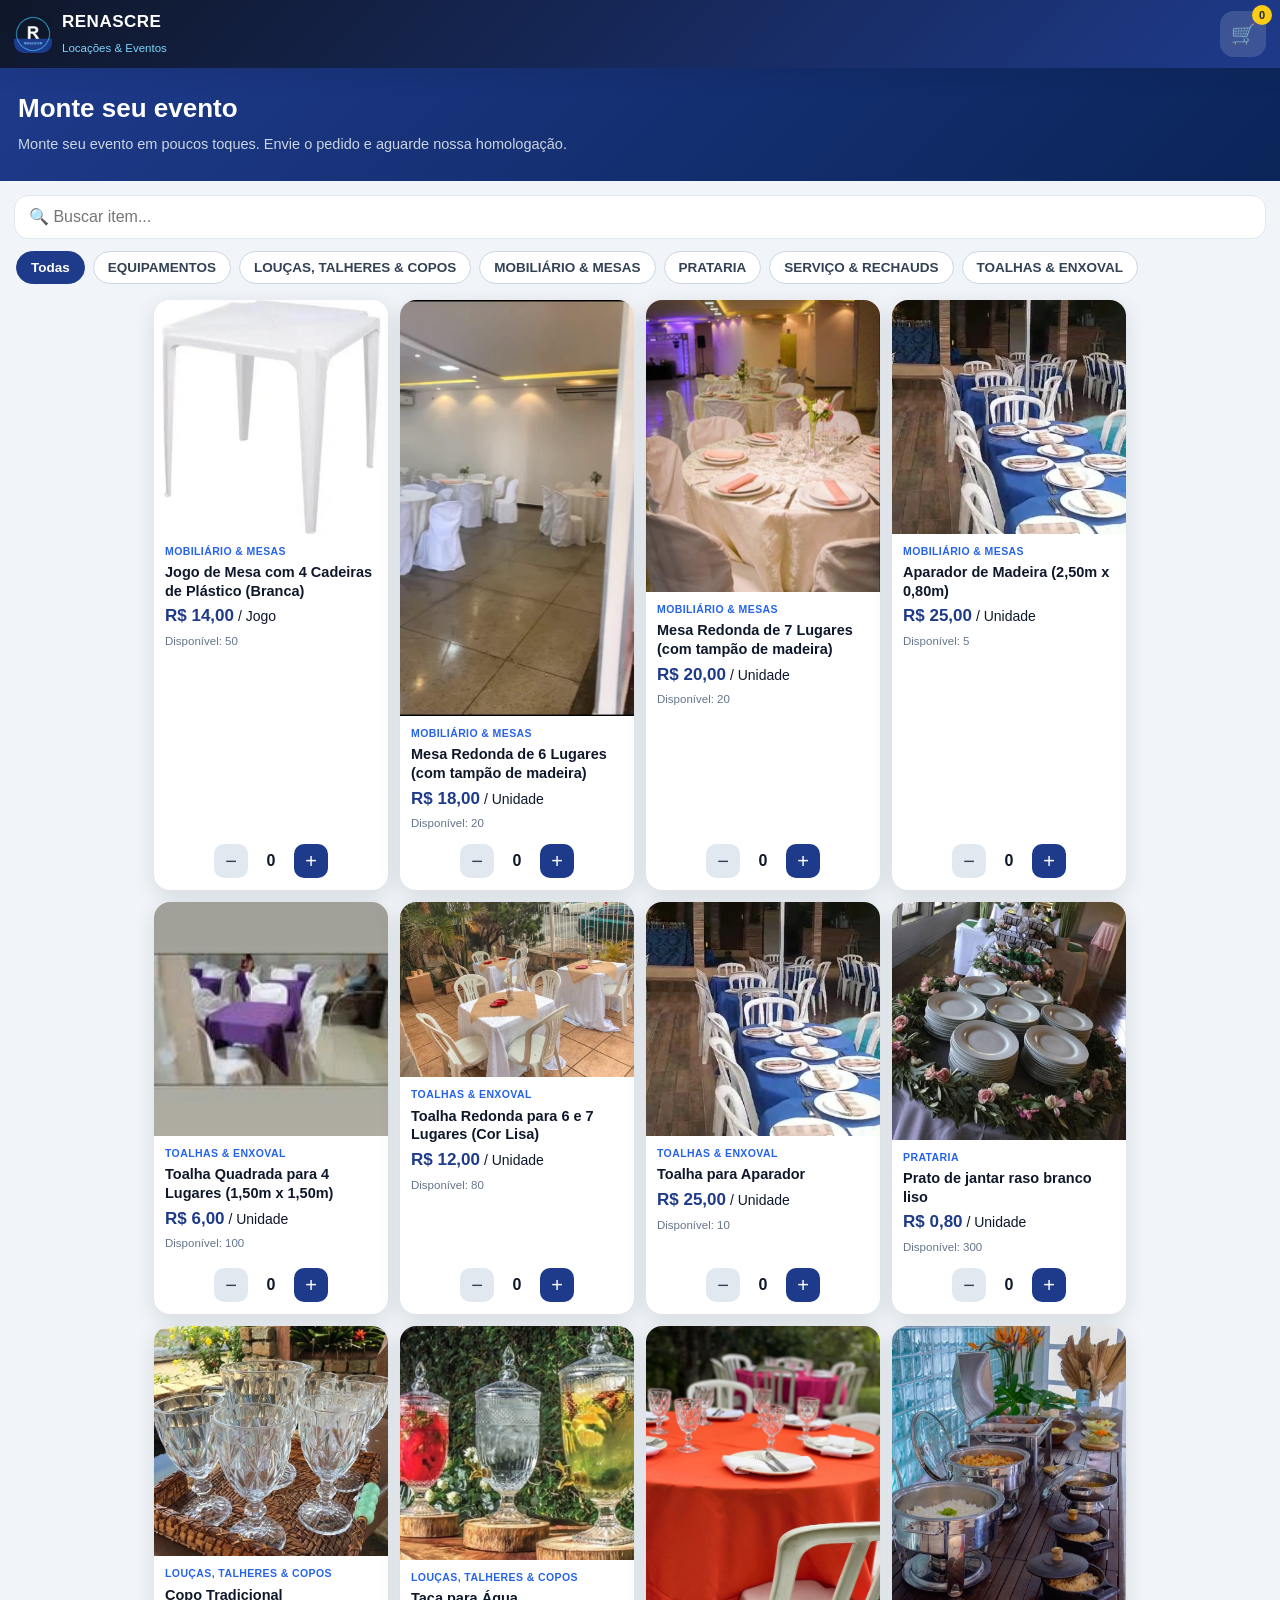
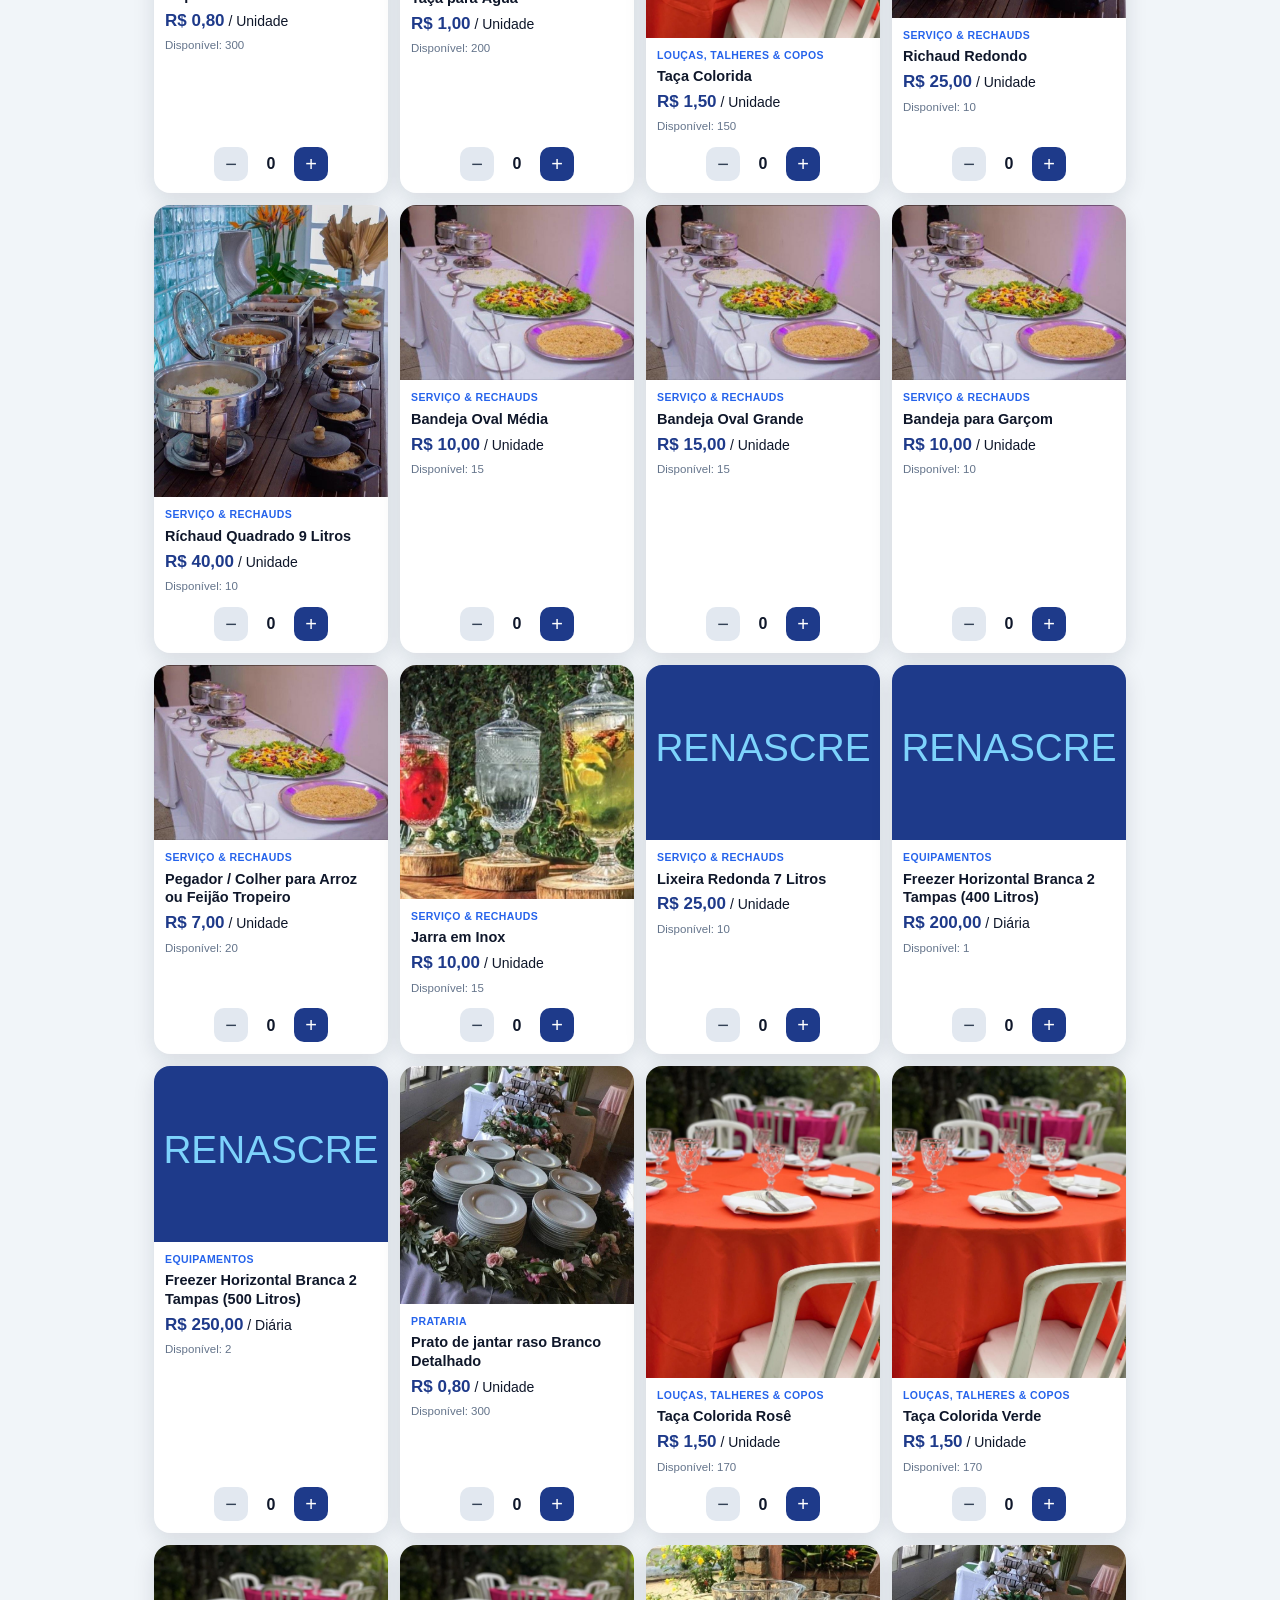
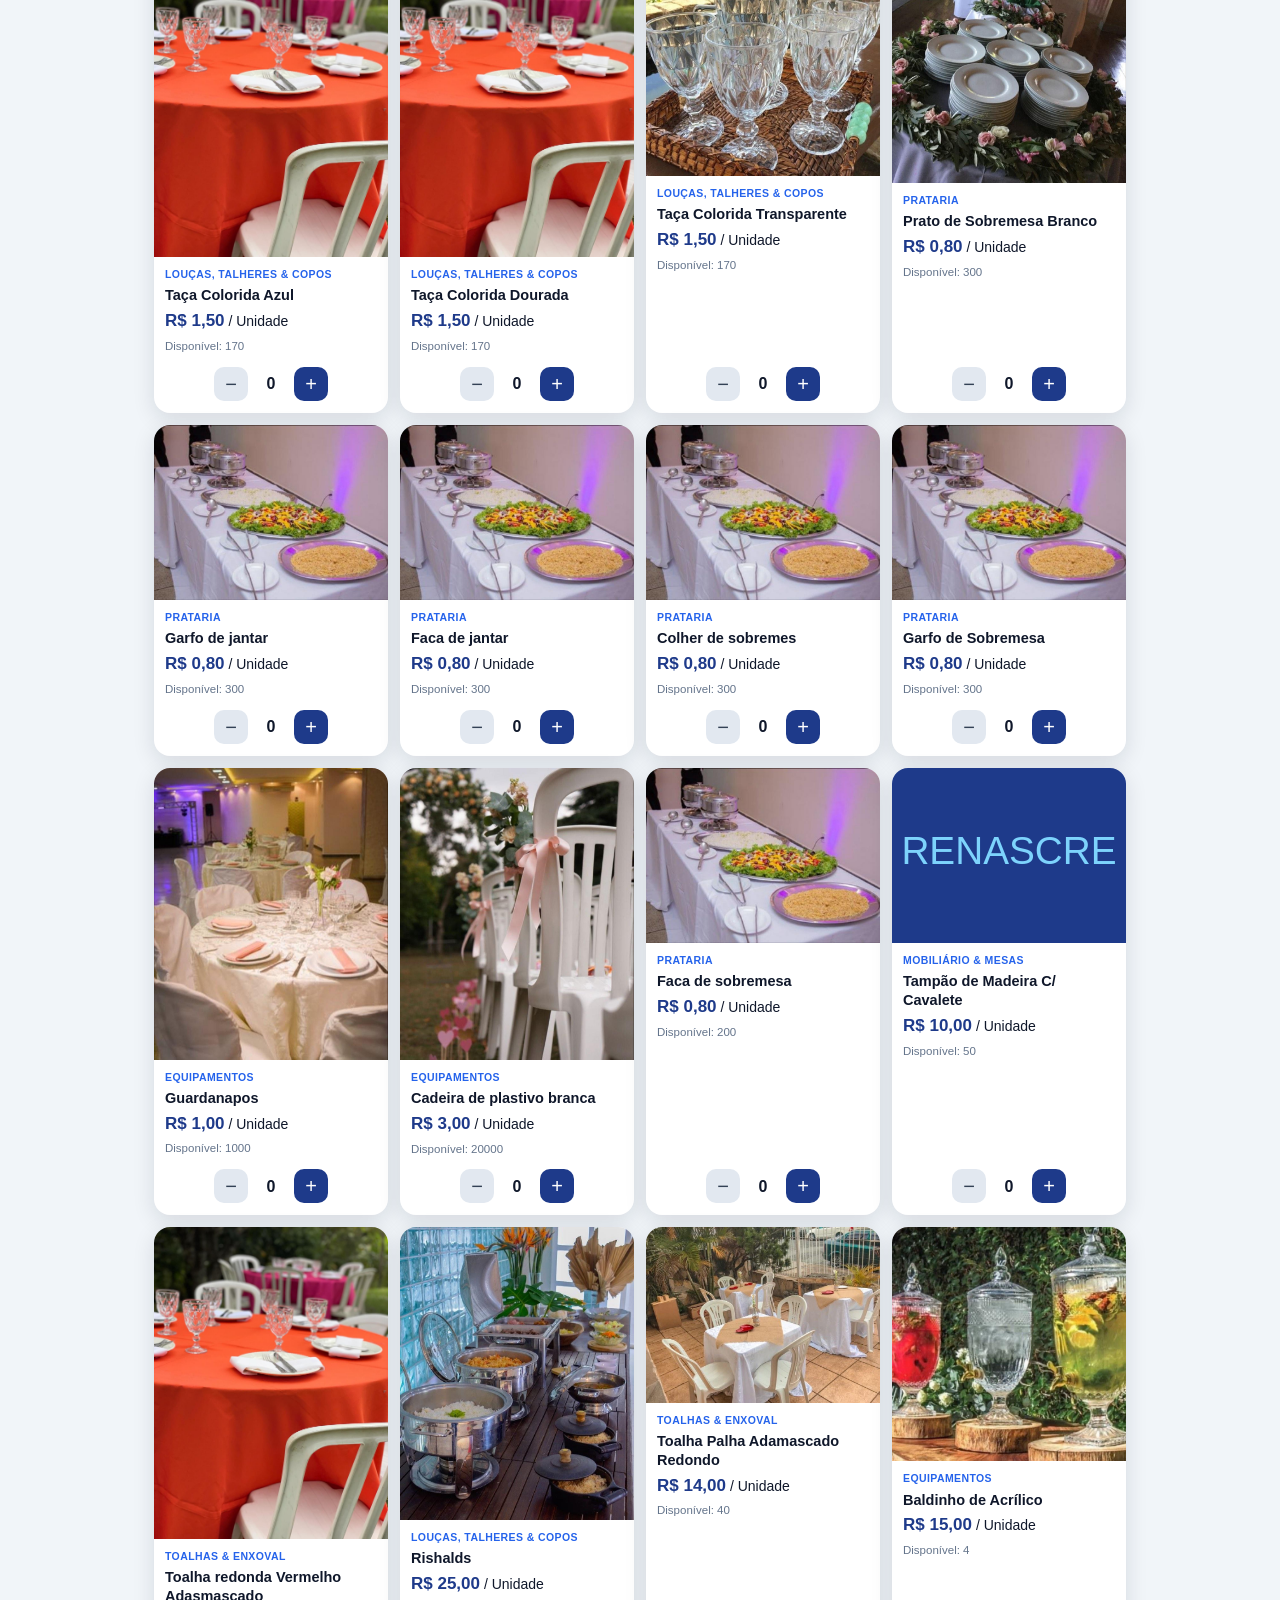
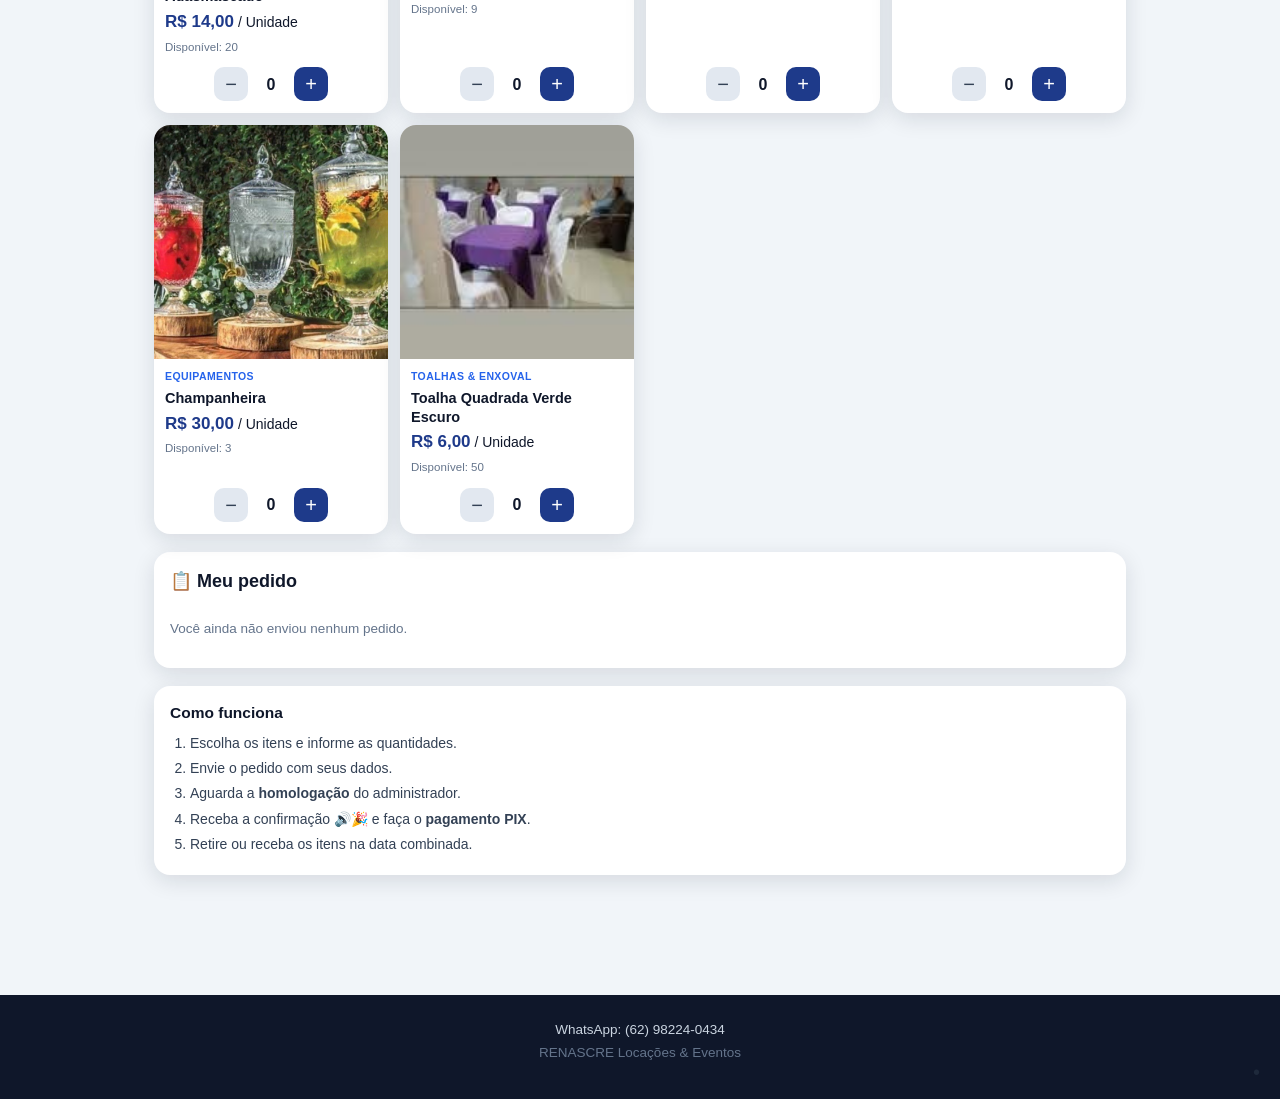
==== index.html @ 687f28f4 "Add files via upload" ====
<!DOCTYPE html>
<html lang="pt-BR">
<head>
<meta charset="utf-8">
<meta name="viewport" content="width=device-width, initial-scale=1, viewport-fit=cover">
<meta name="theme-color" content="#0F172A">
<title>RENASCRE Locações & Eventos</title>
<link rel="manifest" href="manifest.json">
<link rel="icon" href="img/icon-192.png">
<link rel="apple-touch-icon" href="img/apple-touch-icon.png">
<meta name="apple-mobile-web-app-capable" content="yes">
<meta name="mobile-web-app-capable" content="yes">
<meta name="apple-mobile-web-app-status-bar-style" content="black-translucent">
<link rel="stylesheet" href="css/styles.css">
</head>
<body>

<!-- ================= CABEÇALHO ================= -->
<header class="topo">
  <div class="marca" id="marcaLogo" title="">
    <img src="img/icon-192.png" alt="" class="marca-logo">
    <div class="marca-texto">
      <strong>RENASCRE</strong>
      <span>Locações &amp; Eventos</span>
    </div>
  </div>
  <button class="btn-carrinho" id="btnCarrinho" aria-label="Abrir carrinho">
    🛒<span class="badge" id="badgeCarrinho">0</span>
  </button>
</header>

<!-- ================= HERO ================= -->
<section class="hero">
  <h1>Monte seu evento</h1>
  <p id="msgBoasVindas">Escolha os itens, envie o pedido e aguarde nossa homologação.</p>
</section>

<!-- ================= BUSCA / CATEGORIAS ================= -->
<div class="filtros">
  <input type="search" id="busca" class="busca" placeholder="🔍 Buscar item...">
  <div class="chips" id="chips"></div>
</div>

<!-- ================= CATÁLOGO ================= -->
<main>
  <div class="grid" id="listaItens"></div>
  <div class="vazio" id="listaVazia" hidden>Nenhum item encontrado.</div>

  <!-- ============ MEU PEDIDO / STATUS ============ -->
  <section class="painel" id="painelPedido">
    <h2>📋 Meu pedido</h2>
    <div id="statusPedido" class="status-caixa">
      <p class="suave">Você ainda não enviou nenhum pedido.</p>
    </div>
  </section>

  <section class="painel sobre">
    <h3>Como funciona</h3>
    <ol class="passos">
      <li>Escolha os itens e informe as quantidades.</li>
      <li>Envie o pedido com seus dados.</li>
      <li>Aguarda a <strong>homologação</strong> do administrador.</li>
      <li>Receba a confirmação 🔊🎉 e faça o <strong>pagamento PIX</strong>.</li>
      <li>Retire ou receba os itens na data combinada.</li>
    </ol>
  </section>
</main>

<!-- ================= RODAPÉ ================= -->
<footer class="rodape">
  <p id="rodapeContato">WhatsApp: (62) 98224-0434</p>
  <p class="suave">RENASCRE Locações &amp; Eventos</p>
  <span class="ponto-secreto" id="pontoSecreto" title="">•</span>
</footer>

<!-- ================= BARRA FLUTUANTE DO CARRINHO ================= -->
<div class="barra-carrinho" id="barraCarrinho" hidden>
  <span id="barraResumo">0 itens • R$ 0,00</span>
  <button id="btnVerCarrinho">Ver carrinho</button>
</div>

<!-- ================= OVERLAY: CARRINHO ================= -->
<div class="overlay" id="ovCarrinho" hidden>
  <div class="sheet">
    <div class="sheet-topo">
      <h2>🛒 Seu carrinho</h2>
      <button class="fechar" data-fechar="ovCarrinho">✕</button>
    </div>
    <div class="sheet-corpo" id="corpoCarrinho"></div>
    <div class="sheet-pe">
      <div class="total">Total: <strong id="totalCarrinho">R$ 0,00</strong></div>
      <button class="primario grande" id="btnFazerPedido">Fazer pedido</button>
    </div>
  </div>
</div>

<!-- ================= OVERLAY: DADOS DO PEDIDO ================= -->
<div class="overlay" id="ovDados" hidden>
  <div class="sheet">
    <div class="sheet-topo">
      <h2>📄 Dados do pedido</h2>
      <button class="fechar" data-fechar="ovDados">✕</button>
    </div>
    <div class="sheet-corpo">
      <label>Seu nome *
        <input type="text" id="fNome" placeholder="Nome completo" autocomplete="name">
      </label>
      <label>WhatsApp / telefone *
        <input type="tel" id="fTelefone" placeholder="(62) 90000-0000" autocomplete="tel">
      </label>
      <label>Data do evento
        <input type="date" id="fData">
      </label>
      <label>Bairro / endereço
        <input type="text" id="fEndereco" placeholder="Bairro, rua ou ponto de referência">
      </label>
      <label>Observações
        <textarea id="fObs" rows="3" placeholder="Horário de retirada, entrega, detalhes..."></textarea>
      </label>
      <p class="suave" id="resumoDados"></p>
    </div>
    <div class="sheet-pe">
      <button class="primario grande" id="btnEnviarPedido">✅ Enviar pedido ao administrador</button>
    </div>
  </div>
</div>

<!-- ================= OVERLAY: SENHA ADMIN (ACESSO DISCRETO) ================= -->
<div class="overlay" id="ovSenha" hidden>
  <div class="sheet sheet-pequeno">
    <div class="sheet-topo">
      <h2>🔒 Acesso restrito</h2>
      <button class="fechar" data-fechar="ovSenha">✕</button>
    </div>
    <div class="sheet-corpo">
      <label>Senha
        <input type="password" id="fSenhaAdmin" inputmode="numeric" placeholder="••••••">
      </label>
      <p class="erro" id="erroSenha" hidden>Senha incorreta.</p>
    </div>
    <div class="sheet-pe">
      <button class="primario grande" id="btnEntrarAdmin">Entrar</button>
    </div>
  </div>
</div>

<!-- ================= CELEBRAÇÃO ================= -->
<div class="celebracao" id="celebracao" hidden>
  <div class="celebra-emoji" id="celebraEmoji">🎉🥳🎉</div>
  <h2 id="celebraTitulo">PEDIDO AUTORIZADO E RESERVADO!</h2>
  <p id="celebraTexto"></p>
  <button class="primario grande" id="btnCelebrar">Continuar</button>
</div>

<!-- ================= TOAST ================= -->
<div class="toast" id="toast" hidden></div>

<script src="js/catalogo-seed.js"></script>
<script src="js/fotos-seed.js"></script>
<script src="js/store.js"></script>
<script src="js/pix.js"></script>
<script src="js/qrcode.js"></script>
<script src="js/app.js"></script>
</body>
</html>
---- css/styles.css ----
/* =========================================================
   styles.css - RENASCRE Locacoes & Eventos (mobile first)
   ========================================================= */
:root {
  --azul-900: #0F172A;
  --azul-800: #1E3A8A;
  --azul-600: #2563EB;
  --azul-300: #7DD3FC;
  --claro: #F1F5F9;
  --branco: #FFFFFF;
  --texto: #0F172A;
  --suave: #64748B;
  --ok: #16A34A;
  --erro: #DC2626;
  --aviso: #D97706;
  --sombra: 0 6px 22px rgba(15, 23, 42, .12);
  --raio: 16px;
}

* { box-sizing: border-box; -webkit-tap-highlight-color: transparent; }

[hidden] { display: none !important; }

html, body {
  margin: 0;
  padding: 0;
  background: var(--claro);
  color: var(--texto);
  font-family: -apple-system, BlinkMacSystemFont, "Segoe UI", Roboto, Arial, sans-serif;
  font-size: 16px;
  line-height: 1.45;
}

body.sem-rollo { overflow: hidden; }

img { max-width: 100%; display: block; }
button { font-family: inherit; cursor: pointer; }
input, textarea, select { font-family: inherit; font-size: 16px; }

/* ---------------- topo ---------------- */
.topo {
  position: sticky;
  top: 0;
  z-index: 40;
  display: flex;
  align-items: center;
  justify-content: space-between;
  gap: 12px;
  padding: 10px 14px;
  background: linear-gradient(135deg, var(--azul-900), var(--azul-800));
  color: var(--branco);
  box-shadow: var(--sombra);
}

.marca { display: flex; align-items: center; gap: 10px; }
.marca-logo { width: 38px; height: 38px; border-radius: 10px; }
.marca-texto strong { display: block; font-size: 17px; letter-spacing: .5px; }
.marca-texto span { font-size: 11.5px; color: var(--azul-300); }

.btn-carrinho {
  position: relative;
  border: 0;
  background: rgba(255, 255, 255, .14);
  color: #fff;
  font-size: 20px;
  width: 46px;
  height: 46px;
  border-radius: 14px;
}
.badge {
  position: absolute;
  top: -6px;
  right: -6px;
  background: #FACC15;
  color: #1E293B;
  font-size: 11px;
  font-weight: 700;
  min-width: 20px;
  height: 20px;
  border-radius: 20px;
  display: flex;
  align-items: center;
  justify-content: center;
  padding: 0 5px;
}

/* ---------------- hero ---------------- */
.hero {
  background: linear-gradient(135deg, var(--azul-800), #0B2559);
  color: #fff;
  padding: 22px 18px 26px;
}
.hero h1 { margin: 0 0 6px; font-size: 26px; }
.hero p { margin: 0; color: #CBD5E1; font-size: 14.5px; }

/* ---------------- filtros ---------------- */
.filtros { padding: 14px 14px 4px; }
.busca {
  width: 100%;
  padding: 12px 14px;
  border: 1px solid #E2E8F0;
  border-radius: 14px;
  background: #fff;
  outline: none;
}
.busca:focus { border-color: var(--azul-600); }

.chips { display: flex; gap: 8px; overflow-x: auto; padding: 12px 2px 6px; scrollbar-width: none; }
.chips::-webkit-scrollbar { display: none; }
.chip {
  flex: 0 0 auto;
  border: 1px solid #CBD5E1;
  background: #fff;
  color: #334155;
  border-radius: 999px;
  padding: 8px 14px;
  font-size: 13.5px;
  font-weight: 600;
}
.chip.ativo { background: var(--azul-800); border-color: var(--azul-800); color: #fff; }

/* ---------------- catalogo ---------------- */
main { padding: 6px 14px 120px; }

.grid {
  display: grid;
  grid-template-columns: repeat(2, minmax(0, 1fr));
  gap: 12px;
}

.card {
  background: #fff;
  border-radius: var(--raio);
  overflow: hidden;
  box-shadow: var(--sombra);
  display: flex;
  flex-direction: column;
}
.card-foto { aspect-ratio: 4/3; background: #E2E8F0; }
.card-foto img { width: 100%; height: 100%; object-fit: cover; }
.card-corpo { padding: 10px 11px 12px; display: flex; flex-direction: column; gap: 4px; flex: 1; }
.card-corpo .cat { font-size: 10.5px; color: var(--azul-600); font-weight: 700; text-transform: uppercase; letter-spacing: .4px; }
.card-corpo h3 { margin: 0; font-size: 14.5px; line-height: 1.3; }
.preco { font-size: 14px; color: #0F172A; }
.preco strong { font-size: 17px; color: var(--azul-800); }
.estoque { font-size: 11.5px; color: var(--suave); }

.controle { display: flex; align-items: center; justify-content: center; gap: 10px; margin-top: auto; padding-top: 8px; }
.controle button {
  width: 34px; height: 34px;
  border: 0; border-radius: 10px;
  background: var(--azul-800); color: #fff;
  font-size: 20px; line-height: 1;
  display: flex; align-items: center; justify-content: center;
}
.controle button.menos { background: #E2E8F0; color: #334155; }
.controle .qtd { min-width: 26px; text-align: center; font-weight: 700; }

.vazio { text-align: center; color: var(--suave); padding: 30px 0; }

/* ---------------- painéis ---------------- */
.painel {
  background: #fff;
  border-radius: var(--raio);
  box-shadow: var(--sombra);
  padding: 16px;
  margin-top: 18px;
}
.painel h2 { margin: 0 0 12px; font-size: 18px; }
.painel h3 { margin: 0 0 8px; font-size: 15.5px; }
.suave { color: var(--suave); font-size: 13.5px; }

.passos { margin: 0; padding-left: 20px; font-size: 14px; color: #334155; }
.passos li { margin-bottom: 5px; }

/* ---------------- status ---------------- */
.status-caixa { display: flex; flex-direction: column; gap: 12px; }

.status-card {
  border: 1px solid #E2E8F0;
  border-left: 5px solid #94A3B8;
  border-radius: 14px;
  padding: 13px;
  background: #F8FAFC;
}
.status-aguardando { border-left-color: #F59E0B; }
.status-aprovado, .status-pago_confirmado, .status-concluido { border-left-color: var(--ok); background: #F0FDF4; }
.status-recusado { border-left-color: var(--erro); background: #FEF2F2; }
.status-pago_enviado { border-left-color: var(--azul-600); background: #EFF6FF; }

.status-topo { display: flex; align-items: center; gap: 10px; }
.status-icone { font-size: 26px; }
.status-titulo { font-size: 13.5px; font-weight: 700; color: var(--azul-800); }
.status-hora { margin-left: auto; font-size: 11.5px; color: var(--suave); white-space: nowrap; }
.status-texto { font-size: 13.5px; color: #334155; margin: 9px 0 6px; }

.resumo-itens { margin: 6px 0; padding-left: 18px; font-size: 13.5px; color: #334155; }
.resumo-itens li { margin-bottom: 2px; }

.total-linha { font-size: 15px; margin-top: 6px; }
.entrega, .obs-admin {
  margin-top: 9px;
  font-size: 13.5px;
  background: #fff;
  border: 1px dashed #CBD5E1;
  border-radius: 10px;
  padding: 8px 10px;
}

/* ---------------- pagamento ---------------- */
.pagamento {
  margin-top: 12px;
  padding-top: 12px;
  border-top: 1px dashed #CBD5E1;
}
.pagamento h4 { margin: 0 0 10px; font-size: 15px; }
.qr-wrap {
  background: #fff;
  padding: 10px;
  border-radius: 14px;
  border: 1px solid #E2E8F0;
  display: flex;
  justify-content: center;
  margin-bottom: 10px;
}
canvas.qr { image-rendering: pixelated; border-radius: 6px; }
.pix-copia {
  background: #0F172A;
  color: #A5F3FC;
  border-radius: 10px;
  padding: 10px;
  font-size: 11.5px;
  word-break: break-all;
  max-height: 96px;
  overflow: auto;
  margin-bottom: 9px;
}
.pix-copia code { font-family: Consolas, monospace; }
.pix-info { font-size: 14px; margin: 8px 0; }
.pagamento-ok {
  background: #DCFCE7;
  color: #14532D;
  border-radius: 12px;
  padding: 12px;
  font-weight: 600;
  font-size: 14px;
  text-align: center;
}

/* ---------------- botoes ---------------- */
.primario, .secundario, .zap {
  display: inline-flex;
  align-items: center;
  justify-content: center;
  gap: 6px;
  border: 0;
  border-radius: 14px;
  padding: 12px 16px;
  font-size: 15px;
  font-weight: 700;
  text-decoration: none;
  width: 100%;
  margin-top: 8px;
}
.primario { background: var(--azul-800); color: #fff; }
.primario:active { background: var(--azul-600); }
.secundario { background: #E2E8F0; color: #1E293B; }
.zap { background: #25D366; color: #062B14; }
.grande { padding: 15px 18px; font-size: 16px; }

/* ---------------- rodape ---------------- */
.rodape {
  background: var(--azul-900);
  color: #CBD5E1;
  text-align: center;
  padding: 22px 16px 34px;
  font-size: 13.5px;
  position: relative;
}
.rodape p { margin: 3px 0; }
.ponto-secreto {
  position: absolute;
  right: 12px;
  bottom: 8px;
  color: #1E293B;
  font-size: 20px;
  padding: 4px 8px;
  user-select: none;
}

/* ---------------- barra do carrinho ---------------- */
.barra-carrinho {
  position: fixed;
  left: 12px;
  right: 12px;
  bottom: 12px;
  z-index: 45;
  background: var(--azul-900);
  color: #fff;
  border-radius: 16px;
  padding: 10px 12px 10px 16px;
  display: flex;
  align-items: center;
  justify-content: space-between;
  gap: 10px;
  box-shadow: 0 10px 30px rgba(0, 0, 0, .3);
}
.barra-carrinho button {
  border: 0;
  background: #FACC15;
  color: #1E293B;
  font-weight: 800;
  border-radius: 12px;
  padding: 10px 14px;
}

/* ---------------- overlays / sheets ---------------- */
.overlay {
  position: fixed;
  inset: 0;
  background: rgba(15, 23, 42, .55);
  z-index: 60;
  display: flex;
  align-items: flex-end;
  justify-content: center;
  animation: fade .18s ease;
}
@keyframes fade { from { opacity: 0; } to { opacity: 1; } }

.sheet {
  background: #fff;
  width: 100%;
  max-width: 560px;
  max-height: 92vh;
  border-radius: 22px 22px 0 0;
  display: flex;
  flex-direction: column;
  animation: subir .22s ease;
}
@keyframes subir { from { transform: translateY(40px); opacity: .6; } to { transform: translateY(0); opacity: 1; } }
.sheet-pequeno { max-width: 420px; }

.sheet-topo {
  display: flex;
  align-items: center;
  justify-content: space-between;
  padding: 16px 16px 6px;
}
.sheet-topo h2 { margin: 0; font-size: 18px; }
.fechar {
  border: 0;
  background: #E2E8F0;
  width: 34px; height: 34px;
  border-radius: 50%;
  font-size: 15px;
}
.sheet-corpo { padding: 10px 16px; overflow-y: auto; }
.sheet-pe { padding: 12px 16px 20px; border-top: 1px solid #EEF2F7; }

.sheet-corpo label {
  display: block;
  font-size: 13.5px;
  font-weight: 600;
  color: #334155;
  margin-bottom: 12px;
}
.sheet-corpo input, .sheet-corpo textarea, .sheet-corpo select {
  display: block;
  width: 100%;
  margin-top: 5px;
  padding: 12px;
  border: 1px solid #CBD5E1;
  border-radius: 12px;
  outline: none;
  background: #fff;
}
.sheet-corpo input:focus, .sheet-corpo textarea:focus { border-color: var(--azul-600); }

.total { font-size: 17px; text-align: right; margin-bottom: 6px; }

.linha-carrinho {
  display: flex;
  align-items: center;
  gap: 10px;
  padding: 11px 0;
  border-bottom: 1px solid #EEF2F7;
  font-size: 14px;
}
.linha-carrinho > div:first-child { flex: 1; }
.linha-carrinho .controle { padding-top: 0; margin-top: 0; }
.linha-carrinho .sub { min-width: 74px; text-align: right; font-weight: 700; }

.erro { color: var(--erro); font-size: 13.5px; margin: 6px 0 0; }

/* ---------------- celebracao ---------------- */
.celebracao {
  position: fixed;
  inset: 0;
  z-index: 90;
  background: radial-gradient(circle at top, #1D4ED8, #0F172A 70%);
  color: #fff;
  display: flex;
  flex-direction: column;
  align-items: center;
  justify-content: center;
  text-align: center;
  padding: 30px 22px;
  overflow: hidden;
}
.celebra-emoji { font-size: 60px; animation: pular 1s infinite ease-in-out; }
@keyframes pular { 0%, 100% { transform: translateY(0) scale(1); } 50% { transform: translateY(-16px) scale(1.12); } }
.celebracao h2 { font-size: 26px; margin: 14px 0 8px; max-width: 420px; }
.celebracao p { color: #CBD5E1; max-width: 440px; margin: 0 0 20px; font-size: 15px; }
.celebracao .primario { background: #FACC15; color: #1E293B; width: auto; min-width: 220px; }

.confete {
  position: absolute;
  top: -20px;
  width: 10px;
  height: 16px;
  border-radius: 3px;
  animation: cair linear forwards;
  opacity: .95;
}
@keyframes cair {
  to { transform: translateY(110vh) rotate(720deg); opacity: 0; }
}

/* ---------------- toast ---------------- */
.toast {
  position: fixed;
  left: 50%;
  bottom: 84px;
  transform: translateX(-50%) translateY(10px);
  background: #0F172A;
  color: #fff;
  padding: 12px 18px;
  border-radius: 999px;
  font-size: 14px;
  z-index: 95;
  opacity: 0;
  transition: all .25s ease;
  max-width: 92vw;
  text-align: center;
  box-shadow: var(--sombra);
}
.toast.show { opacity: 1; transform: translateX(-50%) translateY(0); }
.toast { pointer-events: none; }

/* =========================================================
   PAINEL DO ADMINISTRADOR
   ========================================================= */
.admin-topo {
  background: linear-gradient(135deg, #7C2D12, #B45309);
  color: #fff;
  padding: 14px 16px;
  display: flex;
  align-items: center;
  justify-content: space-between;
  gap: 10px;
  position: sticky;
  top: 0;
  z-index: 40;
}
.admin-topo h1 { margin: 0; font-size: 17px; }
.admin-topo .sair { border: 0; background: rgba(255,255,255,.18); color: #fff; border-radius: 10px; padding: 9px 12px; font-weight: 700; }

.login-caixa {
  max-width: 420px;
  margin: 12vh auto 0;
  background: #fff;
  border-radius: 20px;
  box-shadow: var(--sombra);
  padding: 24px 20px;
}
.login-caixa h1 { margin: 0 0 6px; font-size: 21px; }
.login-caixa p { color: var(--suave); font-size: 14px; margin-top: 0; }
.login-caixa input {
  width: 100%;
  padding: 14px;
  border: 1px solid #CBD5E1;
  border-radius: 12px;
  margin: 8px 0 4px;
}

.abas {
  display: flex;
  gap: 6px;
  overflow-x: auto;
  padding: 12px 14px 4px;
  background: var(--claro);
  position: sticky;
  top: 56px;
  z-index: 30;
  scrollbar-width: none;
}
.abas::-webkit-scrollbar { display: none; }
.aba {
  flex: 0 0 auto;
  border: 1px solid #CBD5E1;
  background: #fff;
  color: #334155;
  border-radius: 999px;
  padding: 9px 15px;
  font-size: 13.5px;
  font-weight: 700;
}
.aba.ativo { background: #7C2D12; border-color: #7C2D12; color: #fff; }
.aba .cont { background: #FACC15; color: #1E293B; border-radius: 999px; padding: 1px 7px; font-size: 11px; margin-left: 5px; }

.conteudo { padding: 14px; max-width: 900px; margin: 0 auto; padding-bottom: 110px; }
.bloco {
  background: #fff;
  border-radius: var(--raio);
  box-shadow: var(--sombra);
  padding: 15px;
  margin-bottom: 14px;
}
.bloco h2 { margin: 0 0 10px; font-size: 16.5px; }
.bloco h3 { margin: 0 0 8px; font-size: 15px; }
.bloco .suave { margin-top: 0; }

.campo { display: block; font-size: 13.5px; font-weight: 600; color: #334155; margin-bottom: 11px; }
.campo input, .campo textarea, .campo select {
  display: block;
  width: 100%;
  margin-top: 5px;
  padding: 11px;
  border: 1px solid #CBD5E1;
  border-radius: 11px;
  outline: none;
  background: #fff;
}
.campo input:focus, .campo textarea:focus, .campo select:focus { border-color: #F59E0B; }
.grade-campos { display: grid; grid-template-columns: repeat(2, minmax(0,1fr)); gap: 10px; }

.pedido-admin {
  background: #fff;
  border: 1px solid #E2E8F0;
  border-left: 5px solid #F59E0B;
  border-radius: 14px;
  padding: 13px;
  margin-bottom: 12px;
  box-shadow: 0 3px 12px rgba(15,23,42,.07);
}
.pedido-admin.st-aprovado { border-left-color: var(--ok); }
.pedido-admin.st-recusado { border-left-color: var(--erro); }
.pedido-admin.st-pago_enviado { border-left-color: var(--azul-600); }
.pedido-admin.st-pago_confirmado, .pedido-admin.st-concluido { border-left-color: var(--ok); }
.pedido-admin .topo-pedido { display: flex; align-items: center; gap: 9px; flex-wrap: wrap; }
.pedido-admin .numero { font-weight: 800; font-size: 15.5px; }
.pedido-admin .hora { margin-left: auto; font-size: 11.5px; color: var(--suave); }
.selo {
  font-size: 11.5px;
  font-weight: 800;
  border-radius: 999px;
  padding: 3px 9px;
  background: #E2E8F0;
  color: #334155;
}
.selo.aguardando { background: #FEF3C7; color: #92400E; }
.selo.aprovado, .selo.pago_confirmado, .selo.concluido { background: #DCFCE7; color: #166534; }
.selo.recusado { background: #FEE2E2; color: #991B1B; }
.selo.pago_enviado { background: #DBEAFE; color: #1E40AF; }

.detalhes { font-size: 13.5px; color: #334155; margin-top: 8px; }
.detalhes ul { margin: 6px 0; padding-left: 18px; }
.acoes { display: flex; flex-wrap: wrap; gap: 8px; margin-top: 11px; }
.acoes button, .acoes a {
  border: 0;
  border-radius: 11px;
  padding: 10px 13px;
  font-size: 13.5px;
  font-weight: 700;
  text-decoration: none;
  color: #fff;
}
.acoes .aprovar { background: var(--ok); }
.acoes .recusar { background: var(--erro); }
.acoes .pago { background: var(--azul-600); }
.acoes .concluir { background: #7C3AED; }
.acoes .zap { background: #25D366; color: #062B14; width: auto; margin-top: 0; }
.acoes .remover { background: #E2E8F0; color: #334155; }

.filtros-admin { display: flex; gap: 7px; flex-wrap: wrap; margin-bottom: 12px; }
.filtros-admin button {
  border: 1px solid #CBD5E1;
  background: #fff;
  border-radius: 999px;
  padding: 7px 13px;
  font-size: 13px;
  font-weight: 700;
  color: #334155;
}
.filtros-admin button.ativo { background: #7C2D12; border-color: #7C2D12; color: #fff; }

.item-admin {
  display: flex;
  gap: 11px;
  background: #fff;
  border: 1px solid #E2E8F0;
  border-radius: 14px;
  padding: 11px;
  margin-bottom: 10px;
  align-items: flex-start;
}
.item-admin .mini {
  width: 74px; height: 74px;
  border-radius: 11px;
  object-fit: cover;
  background: #E2E8F0;
  flex: 0 0 auto;
}
.item-admin .info { flex: 1; min-width: 0; }
.item-admin .info h4 { margin: 0 0 3px; font-size: 14.5px; }
.item-admin .info .meta { font-size: 12.5px; color: var(--suave); }
.item-admin .acoes-item { display: flex; gap: 7px; margin-top: 8px; flex-wrap: wrap; }
.item-admin .acoes-item button {
  border: 0; border-radius: 9px; padding: 7px 11px;
  font-size: 12.5px; font-weight: 700; background: #E2E8F0; color: #1E293B;
}
.item-admin .acoes-item button.dest { background: var(--azul-800); color: #fff; }
.item-admin .acoes-item button.perigo { background: #FEE2E2; color: #991B1B; }
.item-admin.inativo { opacity: .55; }

.galeria { display: grid; grid-template-columns: repeat(3, minmax(0,1fr)); gap: 9px; }
.galeria figure { margin: 0; position: relative; }
.galeria img { width: 100%; aspect-ratio: 1/1; object-fit: cover; border-radius: 11px; background: #E2E8F0; }
.galeria figcaption { font-size: 10.5px; color: var(--suave); text-align: center; padding-top: 3px; word-break: break-all; }
.galeria .excluir {
  position: absolute; top: 5px; right: 5px;
  border: 0; background: rgba(15,23,42,.75); color: #fff;
  width: 26px; height: 26px; border-radius: 50%; font-size: 12px;
}

.aviso-espaco {
  background: #FFF7ED;
  border: 1px solid #FED7AA;
  color: #9A3412;
  border-radius: 12px;
  padding: 11px;
  font-size: 13.5px;
  margin-bottom: 12px;
}

.barra-status {
  position: fixed;
  left: 0; right: 0; bottom: 0;
  background: var(--azul-900);
  color: #CBD5E1;
  font-size: 12.5px;
  text-align: center;
  padding: 9px 12px;
  z-index: 44;
  pointer-events: none;
}

.botoes-linha { display: flex; gap: 9px; flex-wrap: wrap; margin-top: 8px; }
.botoes-linha button {
  border: 0; border-radius: 11px; padding: 11px 14px; font-weight: 700; font-size: 13.5px;
  background: var(--azul-800); color: #fff;
}
.botoes-linha button.claro { background: #E2E8F0; color: #1E293B; }
.botoes-linha button.perigo { background: #FEE2E2; color: #991B1B; }

/* ---------------- responsivo ---------------- */
@media (min-width: 700px) {
  .grid { grid-template-columns: repeat(3, minmax(0, 1fr)); }
  main { max-width: 1000px; margin: 0 auto; }
  .galeria { grid-template-columns: repeat(5, minmax(0,1fr)); }
}
@media (min-width: 1000px) {
  .grid { grid-template-columns: repeat(4, minmax(0, 1fr)); }
}
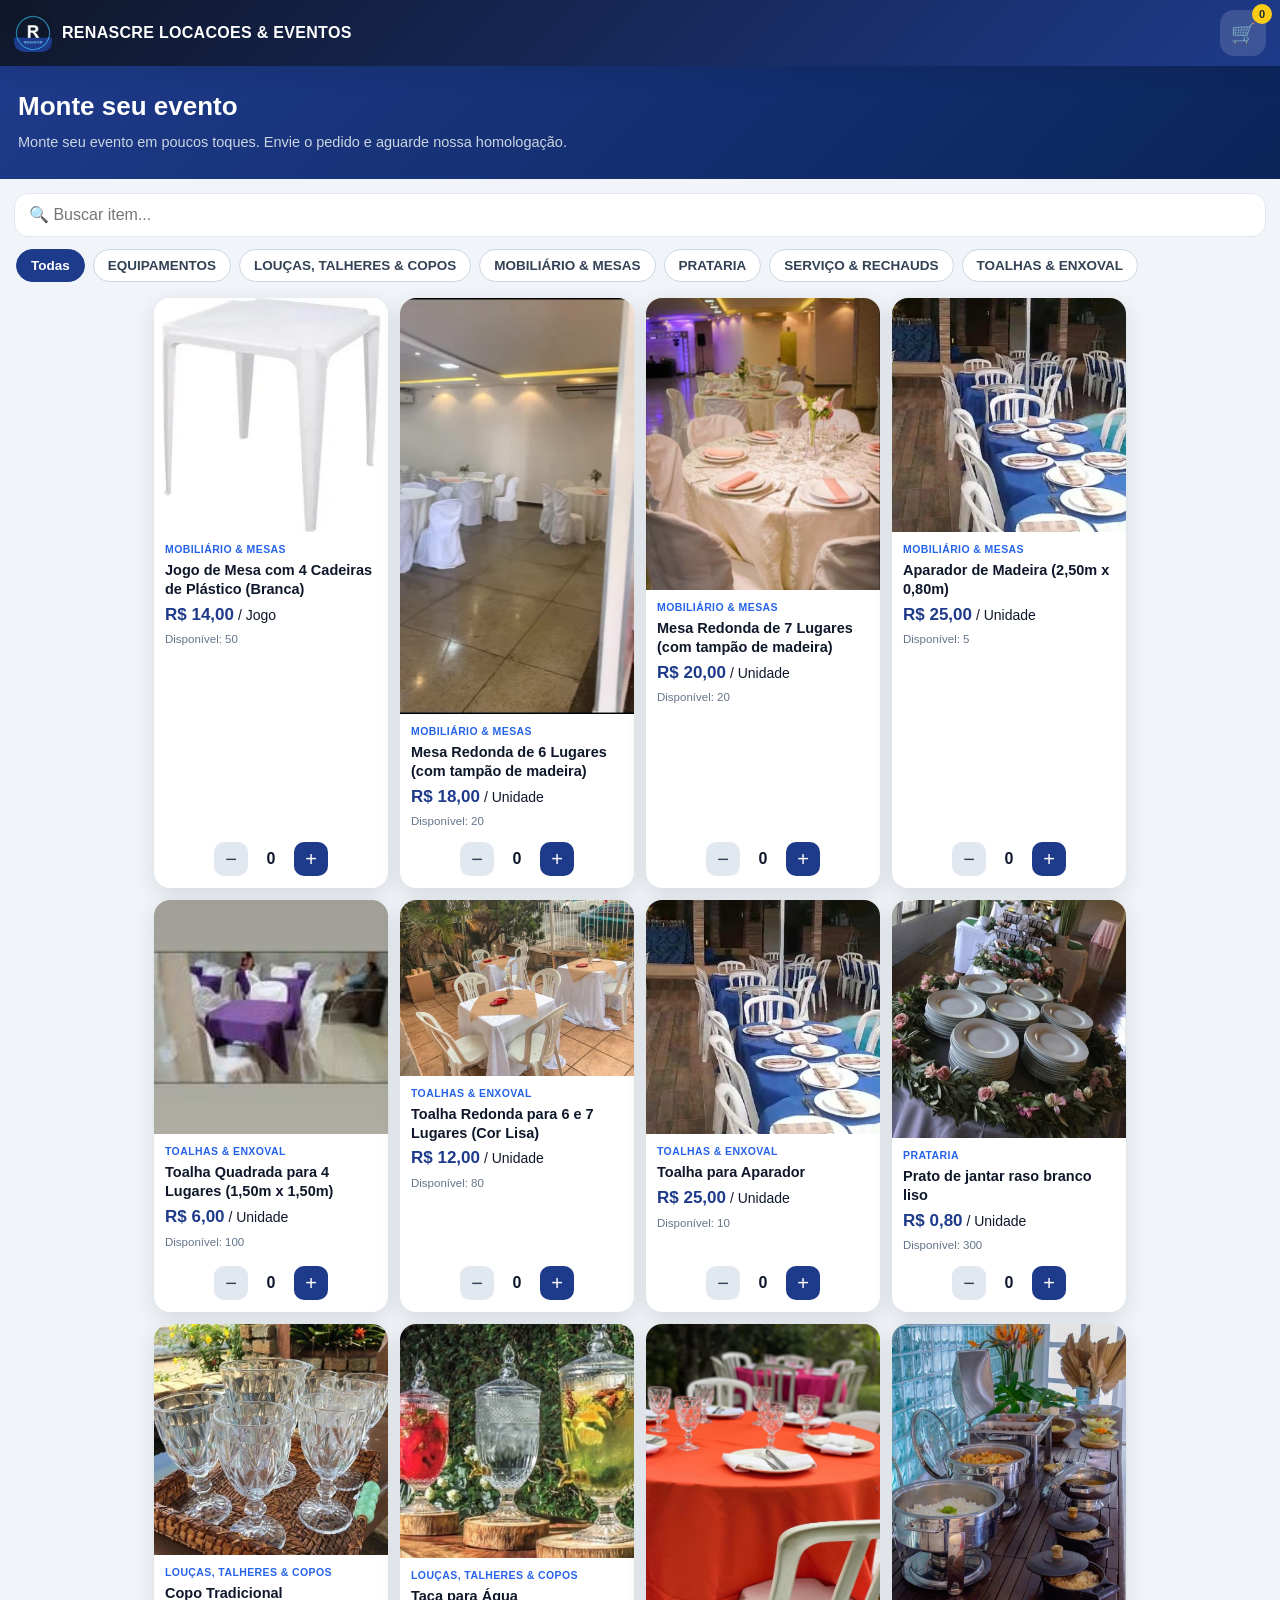
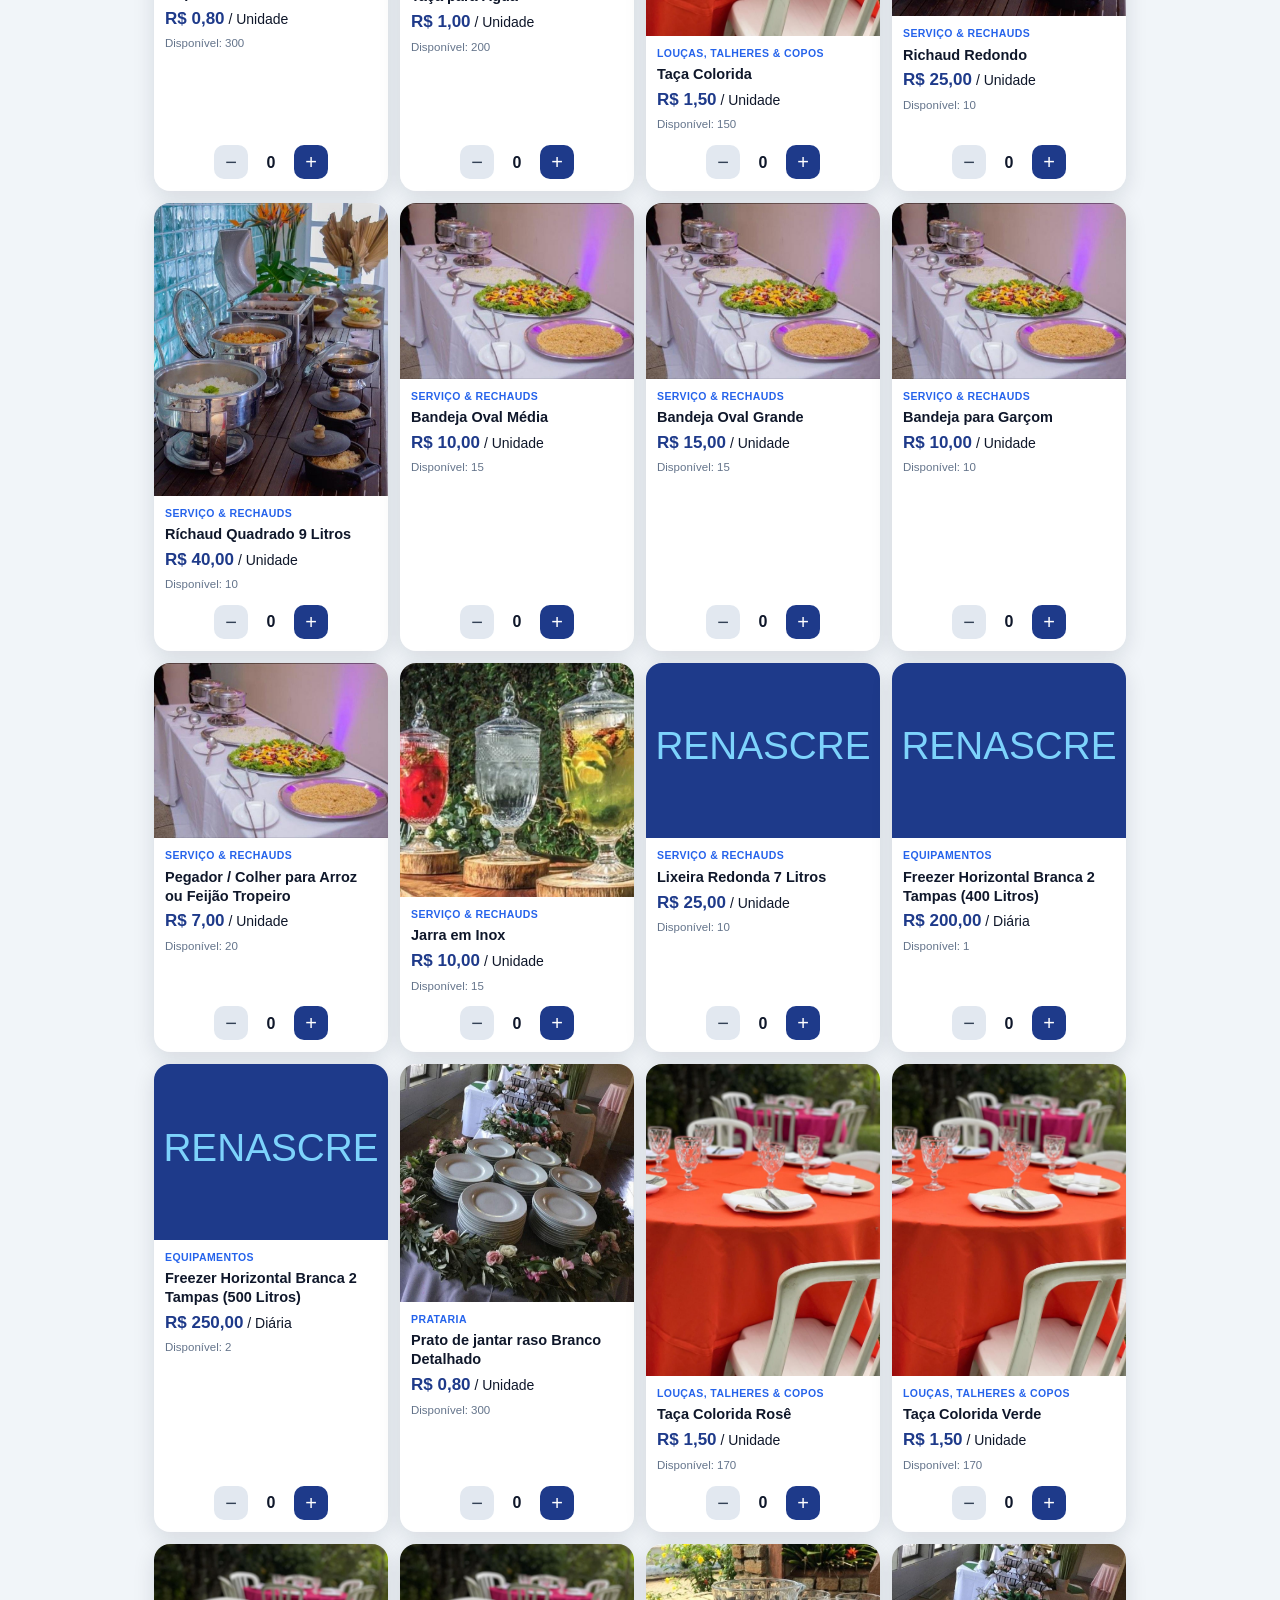
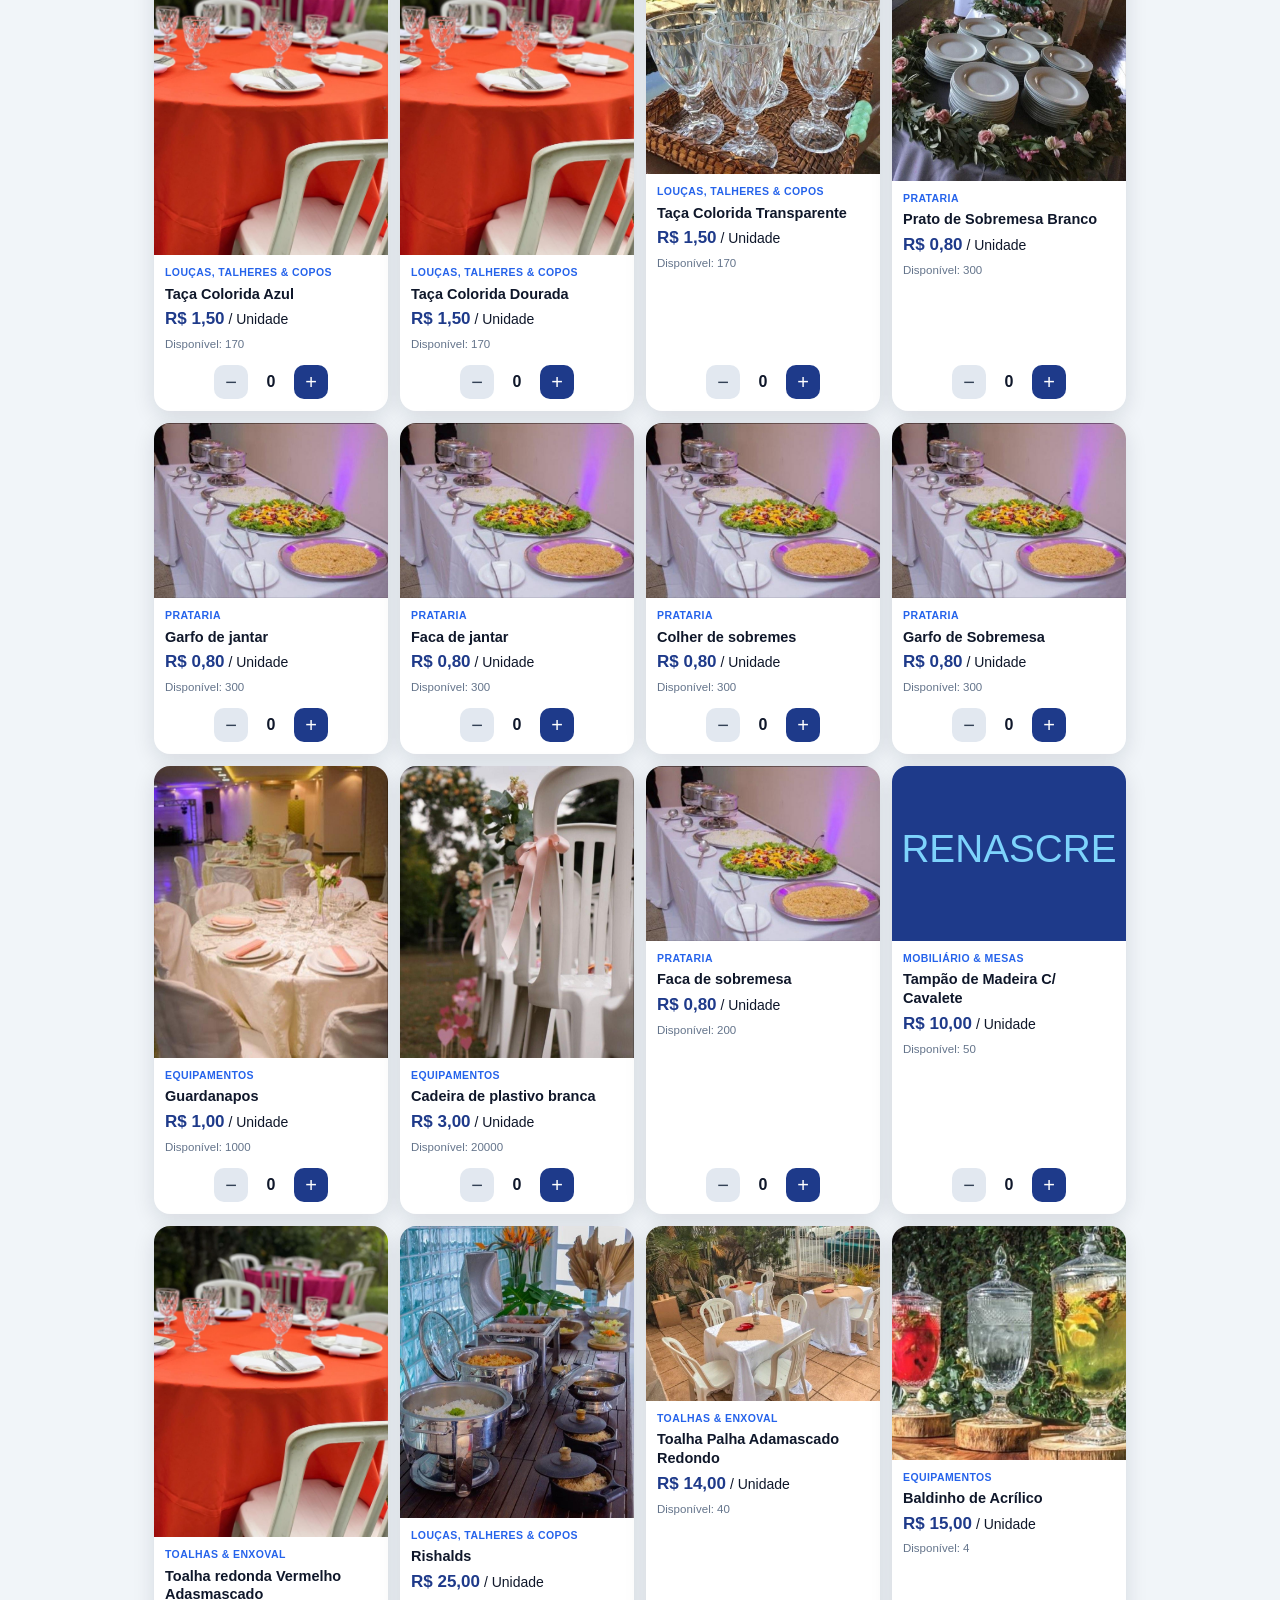
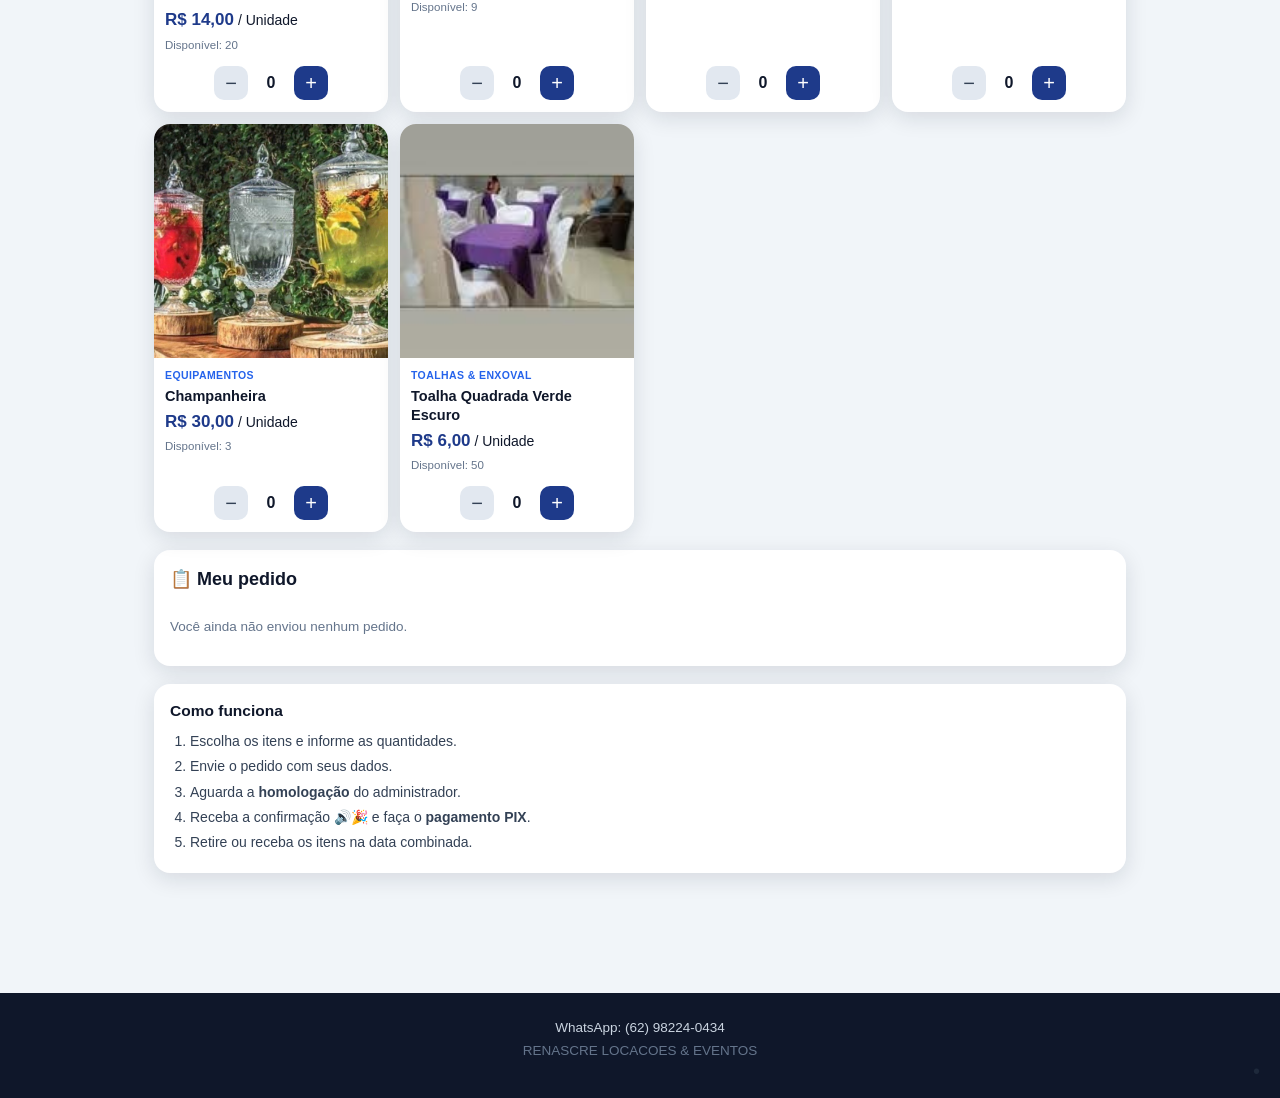
==== commit bdfa6b36: "Add files via upload" ====
--- a/index.html
+++ b/index.html
@@ -20,8 +20,8 @@
   <div class="marca" id="marcaLogo" title="">
     <img src="img/icon-192.png" alt="" class="marca-logo">
     <div class="marca-texto">
-      <strong>RENASCRE</strong>
-      <span>Locações &amp; Eventos</span>
+      <strong id="marcaNome">RENASCRE</strong>
+      <span id="marcaSub" hidden>Locações &amp; Eventos</span>
     </div>
   </div>
   <button class="btn-carrinho" id="btnCarrinho" aria-label="Abrir carrinho">
@@ -69,7 +69,7 @@
 <!-- ================= RODAPÉ ================= -->
 <footer class="rodape">
   <p id="rodapeContato">WhatsApp: (62) 98224-0434</p>
-  <p class="suave">RENASCRE Locações &amp; Eventos</p>
+  <p class="suave" id="rodapeNome">RENASCRE Locações &amp; Eventos</p>
   <span class="ponto-secreto" id="pontoSecreto" title="">•</span>
 </footer>
 
@@ -111,9 +111,22 @@
       <label>Data do evento
         <input type="date" id="fData">
       </label>
-      <label>Bairro / endereço
-        <input type="text" id="fEndereco" placeholder="Bairro, rua ou ponto de referência">
+      <label>CEP *
+        <input type="text" id="fCep" inputmode="numeric" maxlength="9" placeholder="00000-000" autocomplete="postal-code">
       </label>
+      <p class="suave" id="statusCep" hidden></p>
+      <label>Rua / endereço *
+        <input type="text" id="fEndereco" placeholder="Rua, número ou ponto de referência" autocomplete="street-address">
+      </label>
+      <div class="grade-campos">
+        <label>Bairro
+          <input type="text" id="fBairro" placeholder="Bairro" autocomplete="address-level3">
+        </label>
+        <label>Cidade / UF
+          <input type="text" id="fCidade" placeholder="Cidade / UF">
+        </label>
+      </div>
+      <div class="frete-preview" id="fretePreview" hidden></div>
       <label>Observações
         <textarea id="fObs" rows="3" placeholder="Horário de retirada, entrega, detalhes..."></textarea>
       </label>
@@ -158,6 +171,7 @@
 <script src="js/catalogo-seed.js"></script>
 <script src="js/fotos-seed.js"></script>
 <script src="js/store.js"></script>
+<script src="js/sync.js"></script>
 <script src="js/pix.js"></script>
 <script src="js/qrcode.js"></script>
 <script src="js/app.js"></script>
--- a/css/styles.css
+++ b/css/styles.css
@@ -52,9 +52,10 @@
   box-shadow: var(--sombra);
 }
 
-.marca { display: flex; align-items: center; gap: 10px; }
-.marca-logo { width: 38px; height: 38px; border-radius: 10px; }
-.marca-texto strong { display: block; font-size: 17px; letter-spacing: .5px; }
+.marca { display: flex; align-items: center; gap: 10px; flex: 1 1 auto; min-width: 0; }
+.marca-logo { width: 38px; height: 38px; border-radius: 10px; flex: 0 0 auto; }
+.marca-texto { min-width: 0; }
+.marca-texto strong { display: block; font-size: 16px; letter-spacing: .3px; line-height: 1.15; word-break: break-word; }
 .marca-texto span { font-size: 11.5px; color: var(--azul-300); }
 
 .btn-carrinho {
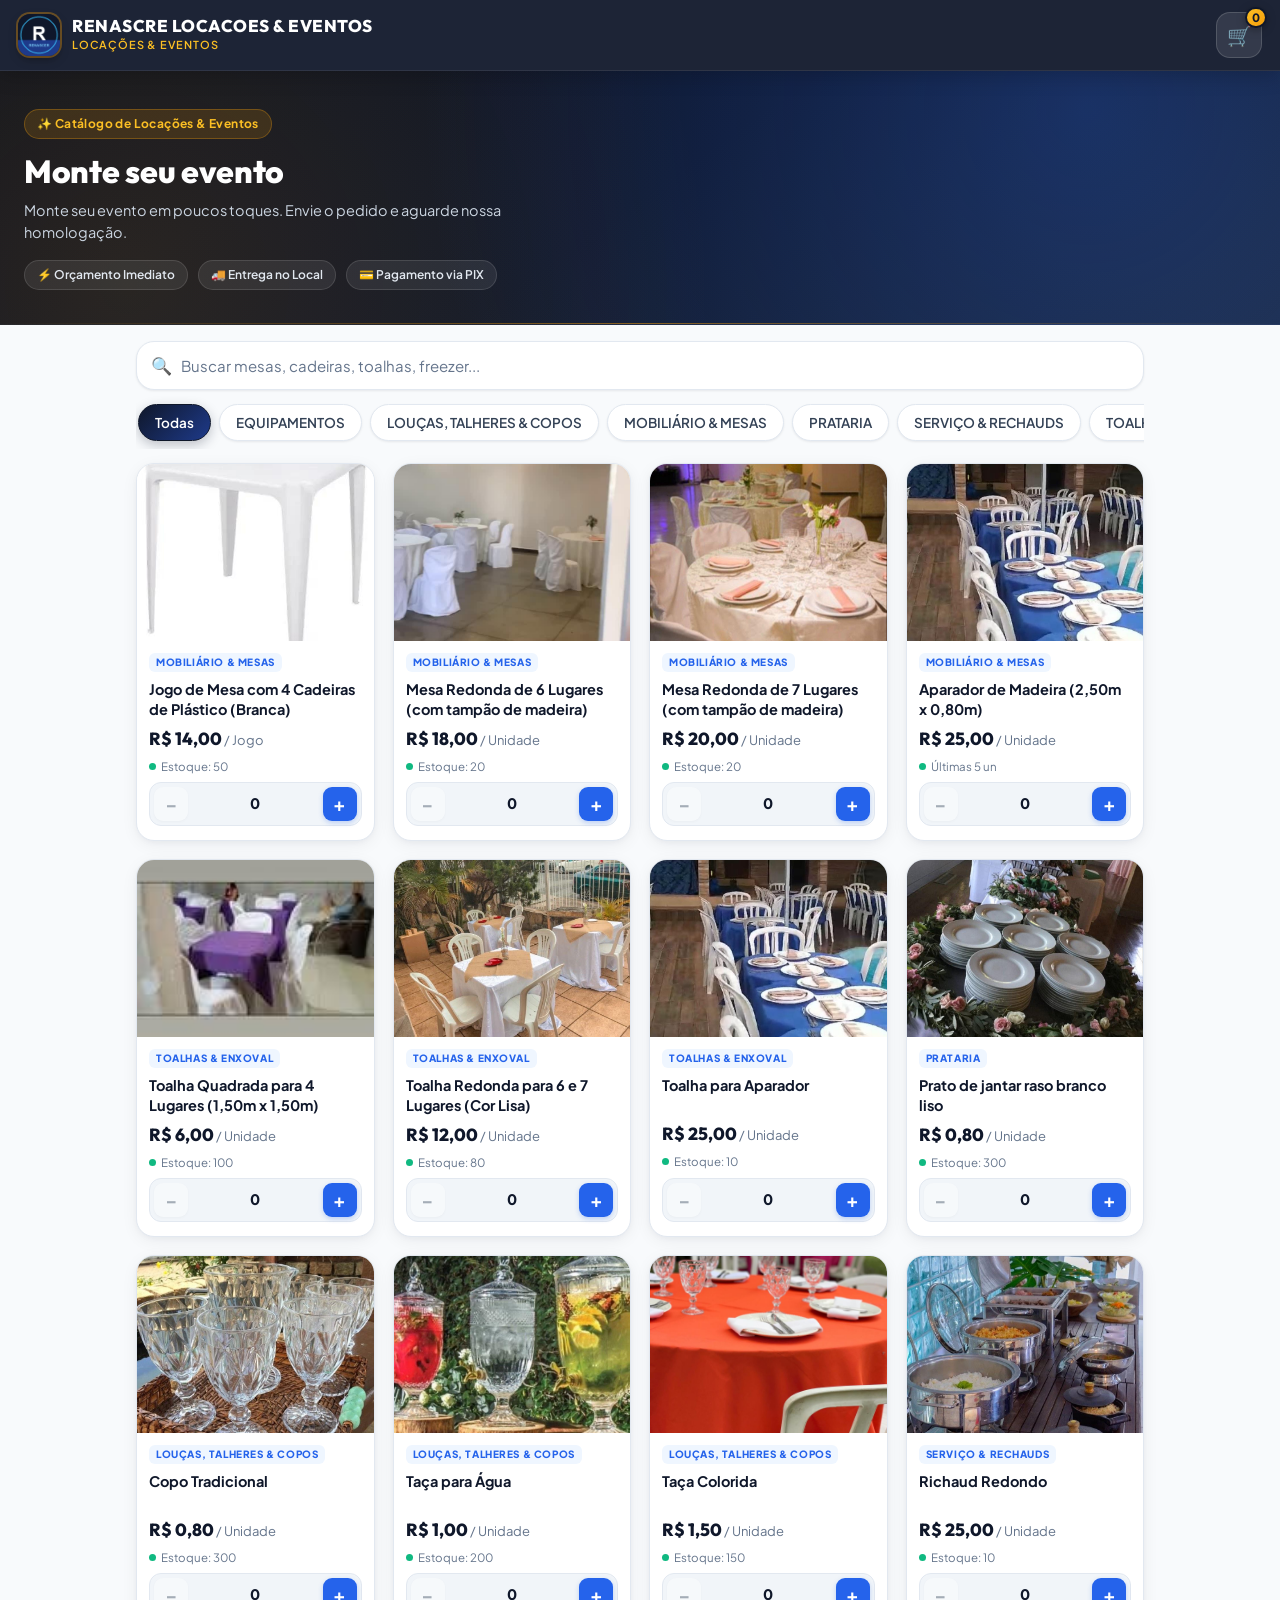
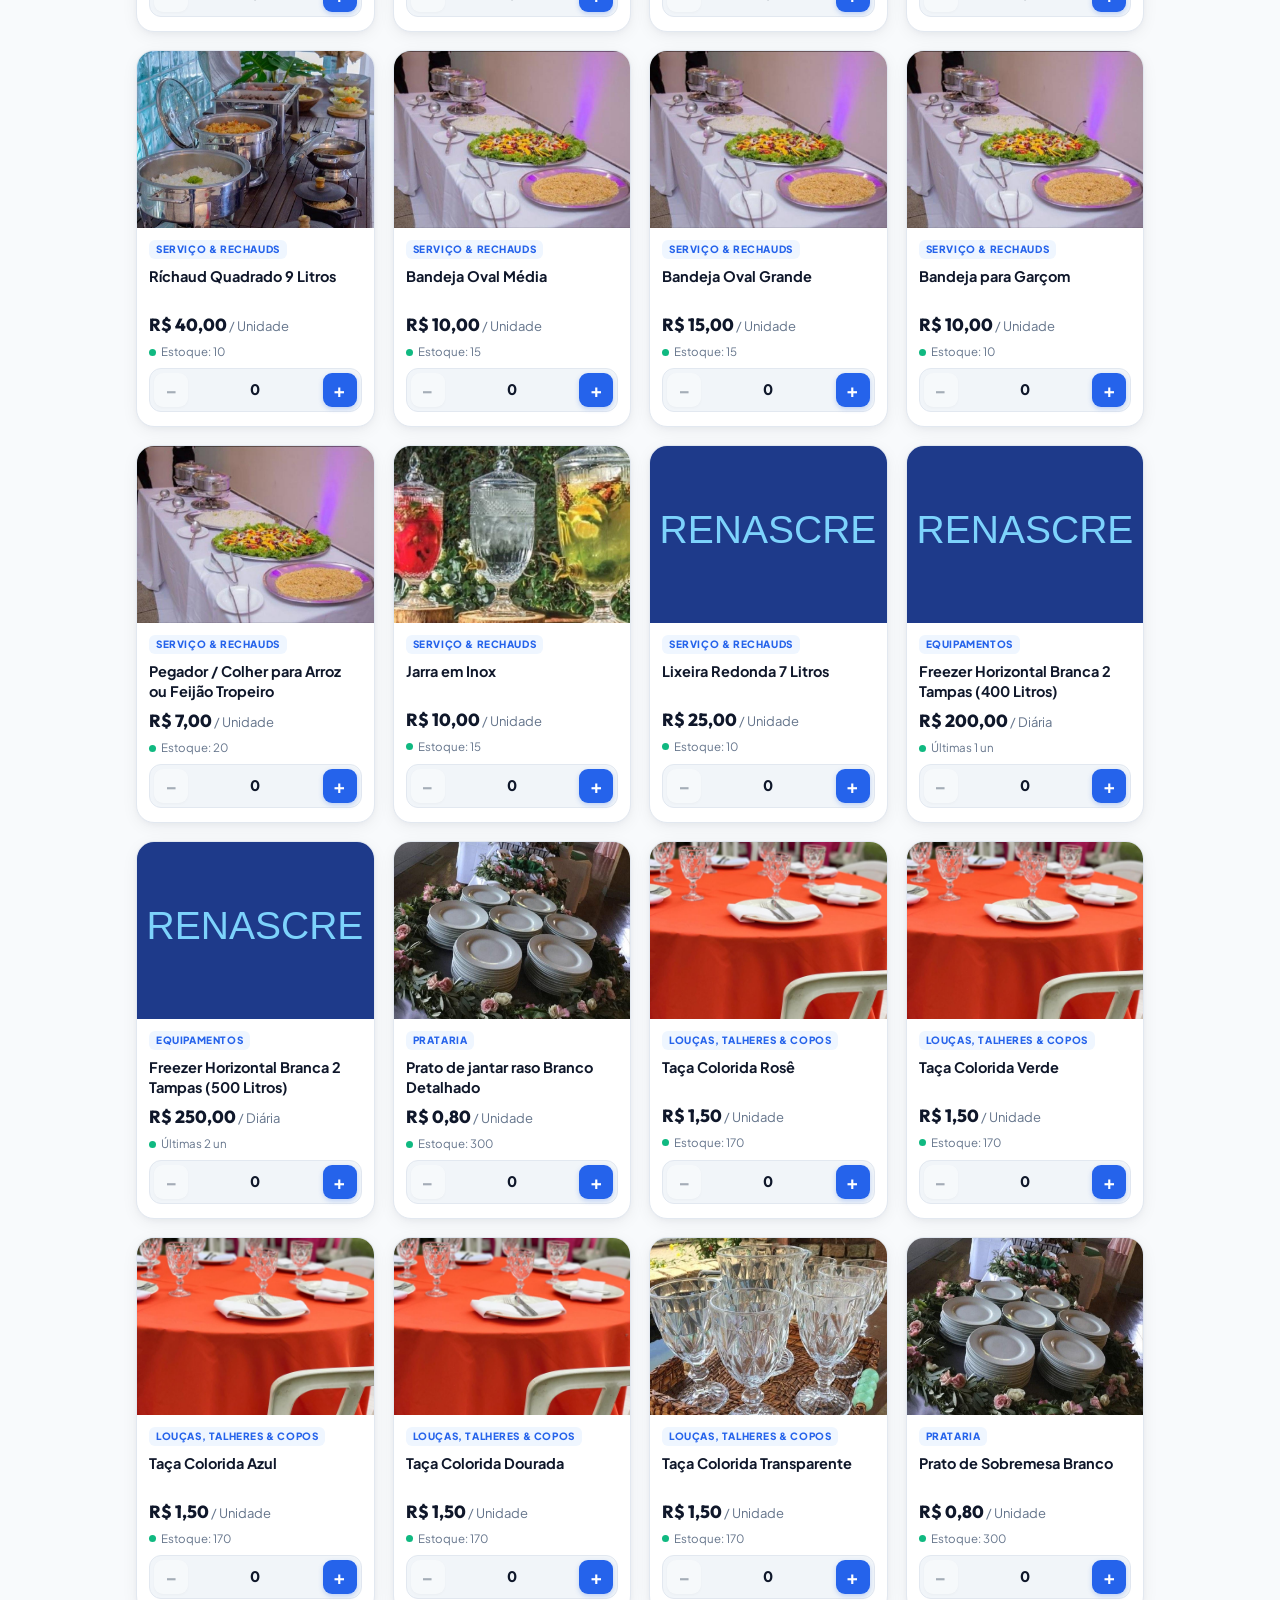
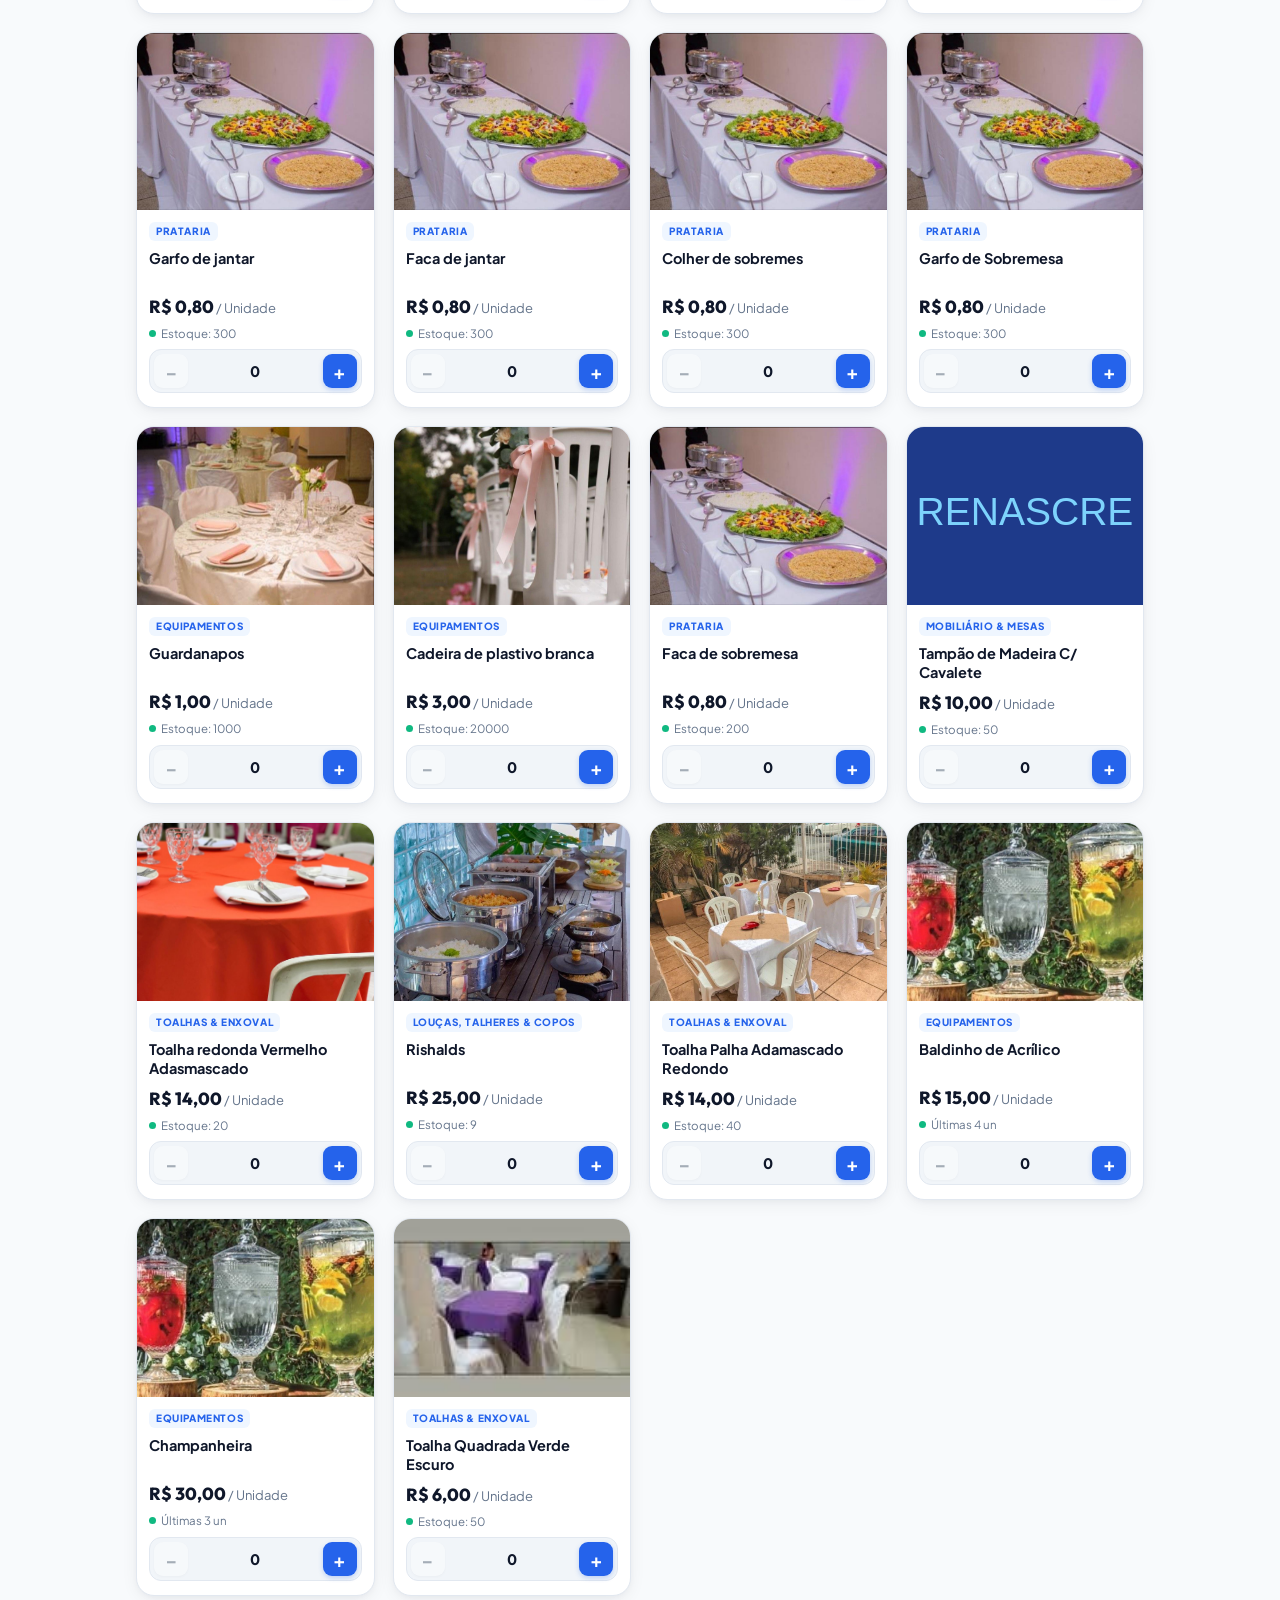
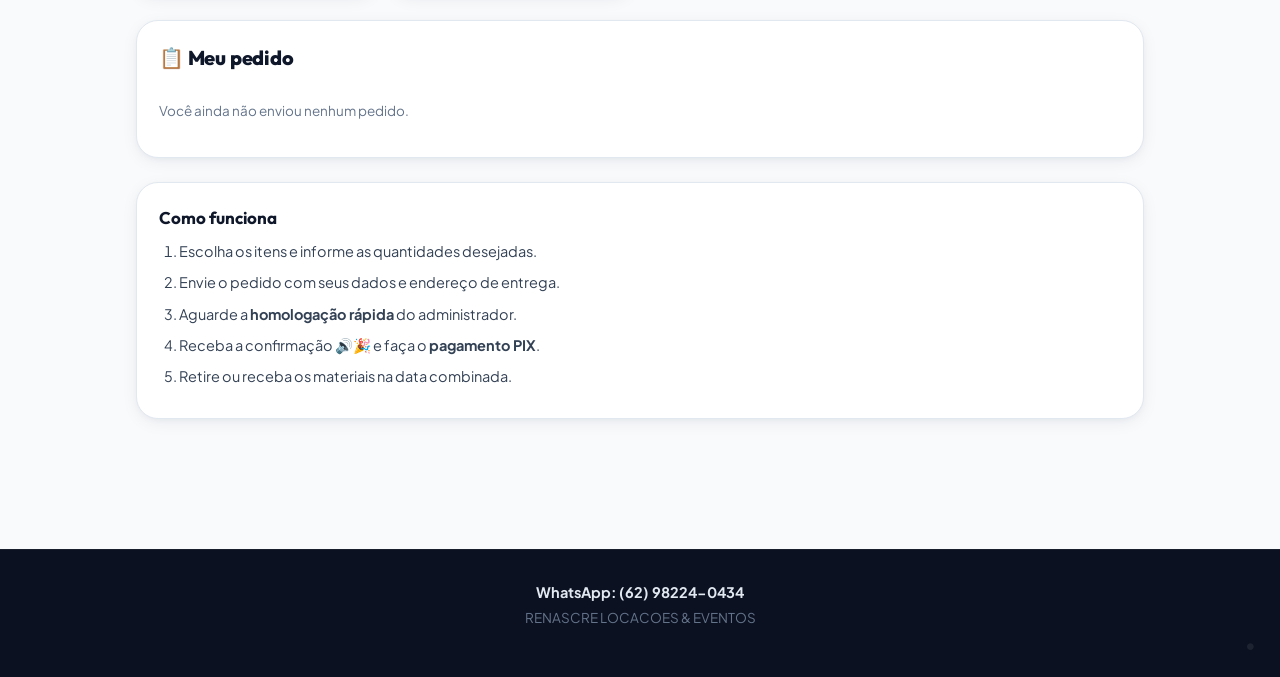
==== commit 1cf22ea1: "Melhorias de interface: design system moderno, tipografia e acompanhamento visual de pedidos" ====
--- a/index.html
+++ b/index.html
@@ -11,17 +11,20 @@
 <meta name="apple-mobile-web-app-capable" content="yes">
 <meta name="mobile-web-app-capable" content="yes">
 <meta name="apple-mobile-web-app-status-bar-style" content="black-translucent">
+<link rel="preconnect" href="https://fonts.googleapis.com">
+<link rel="preconnect" href="https://fonts.gstatic.com" crossorigin>
+<link href="https://fonts.googleapis.com/css2?family=Outfit:wght@500;600;700;800&family=Plus+Jakarta+Sans:wght@400;500;600;700;800&display=swap" rel="stylesheet">
 <link rel="stylesheet" href="css/styles.css">
 </head>
 <body>
 
 <!-- ================= CABEÇALHO ================= -->
 <header class="topo">
-  <div class="marca" id="marcaLogo" title="">
-    <img src="img/icon-192.png" alt="" class="marca-logo">
+  <div class="marca" id="marcaLogo" title="Toque 3 vezes para acesso admin">
+    <img src="img/icon-192.png" alt="Logo Renascer" class="marca-logo">
     <div class="marca-texto">
       <strong id="marcaNome">RENASCRE</strong>
-      <span id="marcaSub" hidden>Locações &amp; Eventos</span>
+      <span id="marcaSub">Locações &amp; Eventos</span>
     </div>
   </div>
   <button class="btn-carrinho" id="btnCarrinho" aria-label="Abrir carrinho">
@@ -31,13 +34,22 @@
 
 <!-- ================= HERO ================= -->
 <section class="hero">
+  <div class="hero-pill">✨ Catálogo de Locações &amp; Eventos</div>
   <h1>Monte seu evento</h1>
   <p id="msgBoasVindas">Escolha os itens, envie o pedido e aguarde nossa homologação.</p>
+  <div class="hero-beneficios">
+    <span class="hero-beneficio-item">⚡ Orçamento Imediato</span>
+    <span class="hero-beneficio-item">🚚 Entrega no Local</span>
+    <span class="hero-beneficio-item">💳 Pagamento via PIX</span>
+  </div>
 </section>
 
 <!-- ================= BUSCA / CATEGORIAS ================= -->
 <div class="filtros">
-  <input type="search" id="busca" class="busca" placeholder="🔍 Buscar item...">
+  <div class="busca-container">
+    <span class="busca-icone">🔍</span>
+    <input type="search" id="busca" class="busca" placeholder="Buscar mesas, cadeiras, toalhas, freezer...">
+  </div>
   <div class="chips" id="chips"></div>
 </div>
 
@@ -57,11 +69,11 @@
   <section class="painel sobre">
     <h3>Como funciona</h3>
     <ol class="passos">
-      <li>Escolha os itens e informe as quantidades.</li>
-      <li>Envie o pedido com seus dados.</li>
-      <li>Aguarda a <strong>homologação</strong> do administrador.</li>
+      <li>Escolha os itens e informe as quantidades desejadas.</li>
+      <li>Envie o pedido com seus dados e endereço de entrega.</li>
+      <li>Aguarde a <strong>homologação rápida</strong> do administrador.</li>
       <li>Receba a confirmação 🔊🎉 e faça o <strong>pagamento PIX</strong>.</li>
-      <li>Retire ou receba os itens na data combinada.</li>
+      <li>Retire ou receba os materiais na data combinada.</li>
     </ol>
   </section>
 </main>
@@ -70,18 +82,19 @@
 <footer class="rodape">
   <p id="rodapeContato">WhatsApp: (62) 98224-0434</p>
   <p class="suave" id="rodapeNome">RENASCRE Locações &amp; Eventos</p>
-  <span class="ponto-secreto" id="pontoSecreto" title="">•</span>
+  <span class="ponto-secreto" id="pontoSecreto" title="Acesso do administrador">•</span>
 </footer>
 
 <!-- ================= BARRA FLUTUANTE DO CARRINHO ================= -->
 <div class="barra-carrinho" id="barraCarrinho" hidden>
   <span id="barraResumo">0 itens • R$ 0,00</span>
-  <button id="btnVerCarrinho">Ver carrinho</button>
+  <button id="btnVerCarrinho">Ver carrinho →</button>
 </div>
 
 <!-- ================= OVERLAY: CARRINHO ================= -->
 <div class="overlay" id="ovCarrinho" hidden>
   <div class="sheet">
+    <div class="sheet-handle"></div>
     <div class="sheet-topo">
       <h2>🛒 Seu carrinho</h2>
       <button class="fechar" data-fechar="ovCarrinho">✕</button>
@@ -97,6 +110,7 @@
 <!-- ================= OVERLAY: DADOS DO PEDIDO ================= -->
 <div class="overlay" id="ovDados" hidden>
   <div class="sheet">
+    <div class="sheet-handle"></div>
     <div class="sheet-topo">
       <h2>📄 Dados do pedido</h2>
       <button class="fechar" data-fechar="ovDados">✕</button>
@@ -141,6 +155,7 @@
 <!-- ================= OVERLAY: SENHA ADMIN (ACESSO DISCRETO) ================= -->
 <div class="overlay" id="ovSenha" hidden>
   <div class="sheet sheet-pequeno">
+    <div class="sheet-handle"></div>
     <div class="sheet-topo">
       <h2>🔒 Acesso restrito</h2>
       <button class="fechar" data-fechar="ovSenha">✕</button>
--- a/css/styles.css
+++ b/css/styles.css
@@ -1,418 +1,1329 @@
 /* =========================================================
-   styles.css - RENASCRE Locacoes & Eventos (mobile first)
+   styles.css - RENASCRE Locações & Eventos
+   Design System & Interface Moderna (Mobile-First & Responsive)
    ========================================================= */
+
+@import url('https://fonts.googleapis.com/css2?family=Outfit:wght@500;600;700;800&family=Plus+Jakarta+Sans:wght@400;500;600;700;800&display=swap');
+
 :root {
+  /* Tipografia */
+  --fonte-corpo: 'Plus Jakarta Sans', -apple-system, BlinkMacSystemFont, "Segoe UI", Roboto, Helvetica, Arial, sans-serif;
+  --fonte-titulo: 'Outfit', 'Plus Jakarta Sans', -apple-system, BlinkMacSystemFont, "Segoe UI", Roboto, sans-serif;
+
+  /* Cores - Base & Superfícies */
+  --azul-950: #0B1120;
   --azul-900: #0F172A;
-  --azul-800: #1E3A8A;
+  --azul-850: #162035;
+  --azul-800: #1E293B;
+  --azul-700: #334155;
   --azul-600: #2563EB;
+  --azul-500: #3B82F6;
   --azul-300: #7DD3FC;
-  --claro: #F1F5F9;
+  --azul-100: #EFF6FF;
+
+  /* Destaque & Ouro (Eventos e Celebrações) */
+  --ouro-500: #F59E0B;
+  --ouro-600: #D97706;
+  --ouro-400: #FBBF24;
+  --ouro-100: #FEF3C7;
+
+  /* Tons Neutros */
+  --claro: #F8FAFC;
   --branco: #FFFFFF;
+  --cinza-50: #F8FAFC;
+  --cinza-100: #F1F5F9;
+  --cinza-200: #E2E8F0;
+  --cinza-300: #CBD5E1;
+  --cinza-400: #94A3B8;
+
+  /* Texto */
   --texto: #0F172A;
+  --texto-sec: #334155;
   --suave: #64748B;
-  --ok: #16A34A;
-  --erro: #DC2626;
-  --aviso: #D97706;
-  --sombra: 0 6px 22px rgba(15, 23, 42, .12);
-  --raio: 16px;
-}
-
-* { box-sizing: border-box; -webkit-tap-highlight-color: transparent; }
-
-[hidden] { display: none !important; }
+  --texto-fraco: #94A3B8;
+
+  /* Status e Alertas */
+  --ok: #10B981;
+  --ok-escuro: #047857;
+  --ok-fundo: #ECFDF5;
+  --ok-borda: #A7F3D0;
+
+  --erro: #EF4444;
+  --erro-escuro: #B91C1C;
+  --erro-fundo: #FEF2F2;
+  --erro-borda: #FECACA;
+
+  --aviso: #F59E0B;
+  --aviso-escuro: #B45309;
+  --aviso-fundo: #FFFBEB;
+  --aviso-borda: #FDE68A;
+
+  --info: #0284C7;
+  --info-escuro: #0369A1;
+  --info-fundo: #F0F9FF;
+  --info-borda: #BAE6FD;
+
+  --concluido: #8B5CF6;
+  --concluido-escuro: #6D28D9;
+  --concluido-fundo: #F5F3FF;
+  --concluido-borda: #DDD6FE;
+
+  /* Sombras Modernas */
+  --sombra-sm: 0 1px 3px rgba(15, 23, 42, 0.05), 0 1px 2px rgba(15, 23, 42, 0.03);
+  --sombra: 0 4px 18px -2px rgba(15, 23, 42, 0.07), 0 2px 6px -1px rgba(15, 23, 42, 0.04);
+  --sombra-md: 0 10px 25px -4px rgba(15, 23, 42, 0.09), 0 4px 10px -2px rgba(15, 23, 42, 0.05);
+  --sombra-lg: 0 20px 35px -6px rgba(15, 23, 42, 0.13), 0 8px 16px -4px rgba(15, 23, 42, 0.06);
+  --sombra-flutuante: 0 20px 40px -8px rgba(15, 23, 42, 0.35);
+
+  /* Raios de Arredondamento */
+  --raio-sm: 10px;
+  --raio: 18px;
+  --raio-md: 22px;
+  --raio-lg: 28px;
+  --raio-pilula: 9999px;
+
+  /* Transição padrão */
+  --transicao: all 0.22s cubic-bezier(0.16, 1, 0.3, 1);
+}
+
+/* ================= RESET & BASE ================= */
+* {
+  box-sizing: border-box;
+  -webkit-tap-highlight-color: transparent;
+}
+
+[hidden] {
+  display: none !important;
+}
 
 html, body {
   margin: 0;
   padding: 0;
-  background: var(--claro);
+  background-color: var(--claro);
   color: var(--texto);
-  font-family: -apple-system, BlinkMacSystemFont, "Segoe UI", Roboto, Arial, sans-serif;
-  font-size: 16px;
-  line-height: 1.45;
-}
-
-body.sem-rollo { overflow: hidden; }
-
-img { max-width: 100%; display: block; }
-button { font-family: inherit; cursor: pointer; }
-input, textarea, select { font-family: inherit; font-size: 16px; }
-
-/* ---------------- topo ---------------- */
+  font-family: var(--fonte-corpo);
+  font-size: 15.5px;
+  line-height: 1.5;
+  -webkit-font-smoothing: antialiased;
+  -moz-osx-font-smoothing: grayscale;
+}
+
+body.sem-rollo {
+  overflow: hidden;
+}
+
+img {
+  max-width: 100%;
+  display: block;
+}
+
+button {
+  font-family: inherit;
+  cursor: pointer;
+  border: none;
+  background: none;
+  outline: none;
+  transition: var(--transicao);
+}
+
+button:active {
+  transform: scale(0.97);
+}
+
+input, textarea, select {
+  font-family: inherit;
+  font-size: 15px;
+  color: var(--texto);
+}
+
+/* ================= CABEÇALHO DO CLIENTE ================= */
 .topo {
   position: sticky;
   top: 0;
-  z-index: 40;
+  z-index: 50;
   display: flex;
   align-items: center;
   justify-content: space-between;
   gap: 12px;
-  padding: 10px 14px;
-  background: linear-gradient(135deg, var(--azul-900), var(--azul-800));
+  padding: 12px 18px;
+  background: rgba(15, 23, 42, 0.94);
+  backdrop-filter: blur(16px);
+  -webkit-backdrop-filter: blur(16px);
   color: var(--branco);
-  box-shadow: var(--sombra);
-}
-
-.marca { display: flex; align-items: center; gap: 10px; flex: 1 1 auto; min-width: 0; }
-.marca-logo { width: 38px; height: 38px; border-radius: 10px; flex: 0 0 auto; }
-.marca-texto { min-width: 0; }
-.marca-texto strong { display: block; font-size: 16px; letter-spacing: .3px; line-height: 1.15; word-break: break-word; }
-.marca-texto span { font-size: 11.5px; color: var(--azul-300); }
+  border-bottom: 1px solid rgba(255, 255, 255, 0.08);
+  box-shadow: 0 4px 20px rgba(0, 0, 0, 0.2);
+}
+
+.marca {
+  display: flex;
+  align-items: center;
+  gap: 12px;
+  flex: 1 1 auto;
+  min-width: 0;
+  cursor: pointer;
+  user-select: none;
+}
+
+.marca-logo {
+  width: 42px;
+  height: 42px;
+  border-radius: 12px;
+  flex: 0 0 auto;
+  box-shadow: 0 0 0 2px rgba(245, 158, 11, 0.35), 0 4px 10px rgba(0, 0, 0, 0.3);
+  transition: var(--transicao);
+}
+
+.marca:hover .marca-logo {
+  transform: scale(1.05);
+  box-shadow: 0 0 0 2px var(--ouro-400), 0 6px 14px rgba(245, 158, 11, 0.4);
+}
+
+.marca-texto {
+  min-width: 0;
+}
+
+.marca-texto strong {
+  display: block;
+  font-family: var(--fonte-titulo);
+  font-size: 17px;
+  font-weight: 800;
+  letter-spacing: 0.5px;
+  line-height: 1.2;
+  color: #FFFFFF;
+  text-transform: uppercase;
+}
+
+.marca-texto span {
+  display: block;
+  font-size: 11px;
+  font-weight: 600;
+  color: var(--ouro-400);
+  letter-spacing: 0.8px;
+  text-transform: uppercase;
+  margin-top: 1px;
+}
 
 .btn-carrinho {
   position: relative;
-  border: 0;
-  background: rgba(255, 255, 255, .14);
-  color: #fff;
+  background: rgba(255, 255, 255, 0.1);
+  color: #FFFFFF;
   font-size: 20px;
   width: 46px;
   height: 46px;
   border-radius: 14px;
-}
+  display: flex;
+  align-items: center;
+  justify-content: center;
+  border: 1px solid rgba(255, 255, 255, 0.15);
+  transition: var(--transicao);
+}
+
+.btn-carrinho:hover {
+  background: rgba(255, 255, 255, 0.2);
+  transform: translateY(-2px);
+}
+
 .badge {
   position: absolute;
   top: -6px;
   right: -6px;
-  background: #FACC15;
-  color: #1E293B;
-  font-size: 11px;
-  font-weight: 700;
-  min-width: 20px;
-  height: 20px;
-  border-radius: 20px;
+  background: linear-gradient(135deg, var(--ouro-400), var(--ouro-500));
+  color: #0F172A;
+  font-size: 11.5px;
+  font-weight: 800;
+  min-width: 21px;
+  height: 21px;
+  border-radius: 999px;
   display: flex;
   align-items: center;
   justify-content: center;
   padding: 0 5px;
-}
-
-/* ---------------- hero ---------------- */
+  box-shadow: 0 2px 8px rgba(0, 0, 0, 0.35);
+  border: 2px solid #0F172A;
+  animation: pulse-badge 2s infinite ease-in-out;
+}
+
+@keyframes pulse-badge {
+  0%, 100% { transform: scale(1); }
+  50% { transform: scale(1.08); }
+}
+
+/* ================= HERO BANNER ================= */
 .hero {
-  background: linear-gradient(135deg, var(--azul-800), #0B2559);
-  color: #fff;
-  padding: 22px 18px 26px;
-}
-.hero h1 { margin: 0 0 6px; font-size: 26px; }
-.hero p { margin: 0; color: #CBD5E1; font-size: 14.5px; }
-
-/* ---------------- filtros ---------------- */
-.filtros { padding: 14px 14px 4px; }
+  position: relative;
+  background: radial-gradient(circle at 85% 15%, rgba(37, 99, 235, 0.28), transparent 60%),
+              radial-gradient(circle at 10% 85%, rgba(245, 158, 11, 0.12), transparent 50%),
+              linear-gradient(145deg, #0B1120 0%, #0F172A 50%, #1E293B 100%);
+  color: #FFFFFF;
+  padding: 30px 20px 28px;
+  overflow: hidden;
+  border-bottom: 1px solid rgba(255, 255, 255, 0.06);
+}
+
+.hero::after {
+  content: "";
+  position: absolute;
+  bottom: 0;
+  left: 0;
+  right: 0;
+  height: 1px;
+  background: linear-gradient(90deg, transparent, rgba(245, 158, 11, 0.5), transparent);
+}
+
+.hero-pill {
+  display: inline-flex;
+  align-items: center;
+  gap: 6px;
+  background: rgba(245, 158, 11, 0.15);
+  color: var(--ouro-400);
+  border: 1px solid rgba(245, 158, 11, 0.3);
+  border-radius: var(--raio-pilula);
+  padding: 5px 12px;
+  font-size: 12px;
+  font-weight: 700;
+  letter-spacing: 0.4px;
+  margin-bottom: 12px;
+}
+
+.hero h1 {
+  margin: 0 0 8px;
+  font-family: var(--fonte-titulo);
+  font-size: 27px;
+  font-weight: 800;
+  line-height: 1.25;
+  color: #FFFFFF;
+  letter-spacing: -0.3px;
+}
+
+.hero p {
+  margin: 0;
+  color: #CBD5E1;
+  font-size: 14.5px;
+  line-height: 1.55;
+  max-width: 580px;
+}
+
+.hero-beneficios {
+  display: flex;
+  flex-wrap: wrap;
+  gap: 10px;
+  margin-top: 16px;
+}
+
+.hero-beneficio-item {
+  display: inline-flex;
+  align-items: center;
+  gap: 6px;
+  background: rgba(255, 255, 255, 0.08);
+  border: 1px solid rgba(255, 255, 255, 0.12);
+  border-radius: 999px;
+  padding: 5px 12px;
+  font-size: 12px;
+  font-weight: 600;
+  color: #E2E8F0;
+}
+
+/* ================= BUSCA & CATEGORIAS ================= */
+.filtros {
+  padding: 16px 16px 6px;
+  max-width: 1040px;
+  margin: 0 auto;
+}
+
+.busca-container {
+  position: relative;
+  display: flex;
+  align-items: center;
+}
+
 .busca {
   width: 100%;
-  padding: 12px 14px;
-  border: 1px solid #E2E8F0;
-  border-radius: 14px;
-  background: #fff;
+  padding: 14px 16px 14px 44px;
+  border: 1.5px solid var(--cinza-200);
+  border-radius: var(--raio);
+  background: var(--branco);
+  color: var(--texto);
+  font-size: 15px;
   outline: none;
-}
-.busca:focus { border-color: var(--azul-600); }
-
-.chips { display: flex; gap: 8px; overflow-x: auto; padding: 12px 2px 6px; scrollbar-width: none; }
-.chips::-webkit-scrollbar { display: none; }
+  box-shadow: var(--sombra-sm);
+  transition: var(--transicao);
+}
+
+.busca:focus {
+  border-color: var(--azul-600);
+  box-shadow: 0 0 0 4px rgba(37, 99, 235, 0.14);
+}
+
+.busca::placeholder {
+  color: var(--suave);
+}
+
+.busca-icone {
+  position: absolute;
+  left: 15px;
+  font-size: 17px;
+  color: var(--suave);
+  pointer-events: none;
+}
+
+.chips {
+  display: flex;
+  gap: 8px;
+  overflow-x: auto;
+  padding: 14px 2px 8px;
+  scrollbar-width: none;
+  -webkit-overflow-scrolling: touch;
+}
+
+.chips::-webkit-scrollbar {
+  display: none;
+}
+
 .chip {
   flex: 0 0 auto;
-  border: 1px solid #CBD5E1;
-  background: #fff;
-  color: #334155;
-  border-radius: 999px;
-  padding: 8px 14px;
+  border: 1.5px solid var(--cinza-200);
+  background: var(--branco);
+  color: var(--texto-sec);
+  border-radius: var(--raio-pilula);
+  padding: 9px 16px;
   font-size: 13.5px;
   font-weight: 600;
-}
-.chip.ativo { background: var(--azul-800); border-color: var(--azul-800); color: #fff; }
-
-/* ---------------- catalogo ---------------- */
-main { padding: 6px 14px 120px; }
+  box-shadow: var(--sombra-sm);
+  transition: var(--transicao);
+}
+
+.chip:hover {
+  border-color: var(--cinza-300);
+  background: var(--cinza-50);
+  transform: translateY(-1px);
+}
+
+.chip.ativo {
+  background: linear-gradient(135deg, #0F172A, #1E3A8A);
+  border-color: #0F172A;
+  color: #FFFFFF;
+  box-shadow: 0 4px 12px rgba(15, 23, 42, 0.25);
+}
+
+/* ================= CATÁLOGO & GRID ================= */
+main {
+  padding: 8px 16px 130px;
+  max-width: 1040px;
+  margin: 0 auto;
+}
 
 .grid {
   display: grid;
   grid-template-columns: repeat(2, minmax(0, 1fr));
-  gap: 12px;
+  gap: 14px;
 }
 
 .card {
-  background: #fff;
+  background: var(--branco);
   border-radius: var(--raio);
   overflow: hidden;
   box-shadow: var(--sombra);
+  border: 1px solid var(--cinza-200);
   display: flex;
   flex-direction: column;
-}
-.card-foto { aspect-ratio: 4/3; background: #E2E8F0; }
-.card-foto img { width: 100%; height: 100%; object-fit: cover; }
-.card-corpo { padding: 10px 11px 12px; display: flex; flex-direction: column; gap: 4px; flex: 1; }
-.card-corpo .cat { font-size: 10.5px; color: var(--azul-600); font-weight: 700; text-transform: uppercase; letter-spacing: .4px; }
-.card-corpo h3 { margin: 0; font-size: 14.5px; line-height: 1.3; }
-.preco { font-size: 14px; color: #0F172A; }
-.preco strong { font-size: 17px; color: var(--azul-800); }
-.estoque { font-size: 11.5px; color: var(--suave); }
-
-.controle { display: flex; align-items: center; justify-content: center; gap: 10px; margin-top: auto; padding-top: 8px; }
+  transition: transform 0.25s ease, box-shadow 0.25s ease, border-color 0.25s ease;
+  position: relative;
+}
+
+.card:hover {
+  transform: translateY(-4px);
+  box-shadow: var(--sombra-md);
+  border-color: var(--cinza-300);
+}
+
+.card.card-no-carrinho {
+  border-color: var(--azul-500);
+  box-shadow: 0 6px 20px rgba(37, 99, 235, 0.18);
+}
+
+.card-foto {
+  position: relative;
+  aspect-ratio: 4/3;
+  background: var(--cinza-100);
+  overflow: hidden;
+}
+
+.card-foto img {
+  width: 100%;
+  height: 100%;
+  object-fit: cover;
+  transition: transform 0.4s ease;
+}
+
+.card:hover .card-foto img {
+  transform: scale(1.05);
+}
+
+.card-qtd-badge {
+  position: absolute;
+  top: 8px;
+  right: 8px;
+  background: var(--azul-600);
+  color: #FFFFFF;
+  font-size: 11px;
+  font-weight: 700;
+  border-radius: 8px;
+  padding: 3px 8px;
+  box-shadow: 0 2px 6px rgba(0, 0, 0, 0.25);
+  animation: pop-in 0.2s ease;
+}
+
+@keyframes pop-in {
+  from { transform: scale(0.6); opacity: 0; }
+  to { transform: scale(1); opacity: 1; }
+}
+
+.card-corpo {
+  padding: 12px 12px 14px;
+  display: flex;
+  flex-direction: column;
+  gap: 5px;
+  flex: 1;
+}
+
+.card-corpo .cat {
+  font-size: 10px;
+  color: var(--azul-600);
+  font-weight: 800;
+  text-transform: uppercase;
+  letter-spacing: 0.6px;
+  background: var(--azul-100);
+  border-radius: 6px;
+  padding: 2px 7px;
+  width: fit-content;
+}
+
+.card-corpo h3 {
+  margin: 3px 0 0;
+  font-family: var(--fonte-corpo);
+  font-size: 14.5px;
+  font-weight: 700;
+  line-height: 1.35;
+  color: var(--texto);
+  display: -webkit-box;
+  -webkit-line-clamp: 2;
+  -webkit-box-orient: vertical;
+  overflow: hidden;
+  min-height: 38px;
+}
+
+.preco {
+  font-size: 13px;
+  color: var(--suave);
+  margin-top: 2px;
+}
+
+.preco strong {
+  font-family: var(--fonte-titulo);
+  font-size: 17.5px;
+  font-weight: 800;
+  color: var(--texto);
+}
+
+.estoque {
+  font-size: 11.5px;
+  color: var(--suave);
+  display: flex;
+  align-items: center;
+  gap: 5px;
+  margin-bottom: 2px;
+}
+
+.dot-estoque {
+  width: 7px;
+  height: 7px;
+  border-radius: 50%;
+  background: var(--ok);
+  display: inline-block;
+}
+
+.dot-esgotado {
+  width: 7px;
+  height: 7px;
+  border-radius: 50%;
+  background: var(--erro);
+  display: inline-block;
+}
+
+/* Controle de Quantidade Moderno */
+.controle {
+  display: flex;
+  align-items: center;
+  justify-content: space-between;
+  margin-top: auto;
+  padding: 4px;
+  background: var(--cinza-100);
+  border-radius: 12px;
+  border: 1px solid var(--cinza-200);
+}
+
 .controle button {
-  width: 34px; height: 34px;
-  border: 0; border-radius: 10px;
-  background: var(--azul-800); color: #fff;
-  font-size: 20px; line-height: 1;
-  display: flex; align-items: center; justify-content: center;
-}
-.controle button.menos { background: #E2E8F0; color: #334155; }
-.controle .qtd { min-width: 26px; text-align: center; font-weight: 700; }
-
-.vazio { text-align: center; color: var(--suave); padding: 30px 0; }
-
-/* ---------------- painéis ---------------- */
+  width: 34px;
+  height: 34px;
+  border-radius: 9px;
+  background: var(--azul-600);
+  color: #FFFFFF;
+  font-size: 19px;
+  font-weight: 700;
+  line-height: 1;
+  display: flex;
+  align-items: center;
+  justify-content: center;
+  box-shadow: 0 2px 5px rgba(37, 99, 235, 0.25);
+  transition: var(--transicao);
+}
+
+.controle button:hover {
+  background: var(--azul-500);
+}
+
+.controle button.menos {
+  background: var(--branco);
+  color: var(--texto-sec);
+  box-shadow: 0 1px 3px rgba(0, 0, 0, 0.08);
+}
+
+.controle button.menos:hover {
+  background: var(--cinza-200);
+}
+
+.controle button:disabled {
+  opacity: 0.4;
+  cursor: not-allowed;
+  pointer-events: none;
+}
+
+.controle .qtd {
+  min-width: 28px;
+  text-align: center;
+  font-weight: 800;
+  font-size: 14.5px;
+  color: var(--texto);
+}
+
+.vazio {
+  text-align: center;
+  color: var(--suave);
+  padding: 45px 16px;
+  font-size: 16px;
+  background: var(--branco);
+  border-radius: var(--raio);
+  border: 1px dashed var(--cinza-300);
+  margin-top: 15px;
+}
+
+/* ================= PAINÉIS & SEÇÕES ================= */
 .painel {
-  background: #fff;
+  background: var(--branco);
+  border-radius: var(--raio-md);
+  box-shadow: var(--sombra);
+  border: 1px solid var(--cinza-200);
+  padding: 22px;
+  margin-top: 24px;
+}
+
+.painel h2 {
+  margin: 0 0 14px;
+  font-family: var(--fonte-titulo);
+  font-size: 20px;
+  font-weight: 800;
+  color: var(--texto);
+  letter-spacing: -0.2px;
+}
+
+.painel h3 {
+  margin: 0 0 10px;
+  font-family: var(--fonte-titulo);
+  font-size: 17px;
+  font-weight: 700;
+  color: var(--texto);
+}
+
+.suave {
+  color: var(--suave);
+  font-size: 13.5px;
+}
+
+.frete-preview {
+  display: block;
+  background: linear-gradient(135deg, var(--azul-100) 0%, #DBEAFE 100%);
+  border: 1.5px dashed var(--azul-500);
+  color: var(--azul-900);
+  border-radius: 14px;
+  padding: 12px 14px;
+  font-size: 13.5px;
+  line-height: 1.5;
+  margin: 10px 0;
+}
+
+.passos {
+  margin: 0;
+  padding-left: 20px;
+  font-size: 14.5px;
+  color: var(--texto-sec);
+  line-height: 1.6;
+}
+
+.passos li {
+  margin-bottom: 8px;
+}
+
+/* ================= STATUS DO PEDIDO ================= */
+.status-caixa {
+  display: flex;
+  flex-direction: column;
+  gap: 16px;
+}
+
+.status-card {
+  border: 1px solid var(--cinza-200);
   border-radius: var(--raio);
+  padding: 18px;
+  background: var(--branco);
+  box-shadow: var(--sombra-sm);
+  position: relative;
+  transition: var(--transicao);
+}
+
+.status-card:hover {
   box-shadow: var(--sombra);
-  padding: 16px;
-  margin-top: 18px;
-}
-.painel h2 { margin: 0 0 12px; font-size: 18px; }
-.painel h3 { margin: 0 0 8px; font-size: 15.5px; }
-.suave { color: var(--suave); font-size: 13.5px; }
-
-.passos { margin: 0; padding-left: 20px; font-size: 14px; color: #334155; }
-.passos li { margin-bottom: 5px; }
-
-/* ---------------- status ---------------- */
-.status-caixa { display: flex; flex-direction: column; gap: 12px; }
-
-.status-card {
-  border: 1px solid #E2E8F0;
-  border-left: 5px solid #94A3B8;
+}
+
+/* Indicadores de status */
+.status-aguardando {
+  border-top: 5px solid var(--aviso);
+  background: linear-gradient(180deg, #FFFDF8 0%, #FFFFFF 100%);
+}
+
+.status-aprovado {
+  border-top: 5px solid var(--ok);
+  background: linear-gradient(180deg, #F6FDF9 0%, #FFFFFF 100%);
+}
+
+.status-pago_enviado {
+  border-top: 5px solid var(--azul-500);
+  background: linear-gradient(180deg, #F8FAFF 0%, #FFFFFF 100%);
+}
+
+.status-pago_confirmado, .status-concluido {
+  border-top: 5px solid var(--ok);
+  background: linear-gradient(180deg, #F6FDF9 0%, #FFFFFF 100%);
+}
+
+.status-recusado {
+  border-top: 5px solid var(--erro);
+  background: linear-gradient(180deg, #FFF8F8 0%, #FFFFFF 100%);
+}
+
+.status-topo {
+  display: flex;
+  align-items: center;
+  gap: 12px;
+  padding-bottom: 12px;
+  border-bottom: 1px solid var(--cinza-100);
+}
+
+.status-icone {
+  font-size: 30px;
+  line-height: 1;
+}
+
+.status-titulo {
+  font-size: 13px;
+  font-weight: 800;
+  text-transform: uppercase;
+  letter-spacing: 0.5px;
+  color: var(--azul-600);
+}
+
+.status-aguardando .status-titulo { color: var(--aviso-escuro); }
+.status-aprovado .status-titulo { color: var(--ok-escuro); }
+.status-pago_confirmado .status-titulo { color: var(--ok-escuro); }
+.status-recusado .status-titulo { color: var(--erro-escuro); }
+
+.status-hora {
+  margin-left: auto;
+  font-size: 12px;
+  color: var(--suave);
+  white-space: nowrap;
+}
+
+.status-texto {
+  font-size: 14px;
+  color: var(--texto-sec);
+  margin: 12px 0 10px;
+  line-height: 1.5;
+}
+
+/* Stepper / Linha do Tempo Visual do Pedido */
+.status-stepper {
+  display: flex;
+  align-items: center;
+  justify-content: space-between;
+  margin: 16px 0;
+  padding: 12px 6px;
+  background: var(--cinza-100);
+  border-radius: 12px;
+  position: relative;
+}
+
+.step-item {
+  display: flex;
+  flex-direction: column;
+  align-items: center;
+  gap: 4px;
+  flex: 1;
+  text-align: center;
+  position: relative;
+  z-index: 2;
+}
+
+.step-dot {
+  width: 22px;
+  height: 22px;
+  border-radius: 50%;
+  background: var(--cinza-300);
+  color: #FFFFFF;
+  font-size: 11px;
+  font-weight: 800;
+  display: flex;
+  align-items: center;
+  justify-content: center;
+  transition: var(--transicao);
+}
+
+.step-rotulo {
+  font-size: 10px;
+  font-weight: 700;
+  color: var(--suave);
+  text-transform: uppercase;
+}
+
+.step-item.completo .step-dot {
+  background: var(--ok);
+}
+
+.step-item.completo .step-rotulo {
+  color: var(--ok-escuro);
+}
+
+.step-item.atual .step-dot {
+  background: var(--azul-600);
+  box-shadow: 0 0 0 3px rgba(37, 99, 235, 0.25);
+}
+
+.step-item.atual .step-rotulo {
+  color: var(--azul-600);
+}
+
+/* Resumo de itens na visualização do cliente */
+.resumo-itens {
+  margin: 8px 0;
+  padding: 0;
+  list-style: none;
+  font-size: 13.5px;
+  color: var(--texto-sec);
+  border-radius: 12px;
+  background: var(--cinza-50);
+  border: 1px solid var(--cinza-200);
+  overflow: hidden;
+}
+
+.resumo-itens li {
+  padding: 8px 12px;
+  border-bottom: 1px solid var(--cinza-100);
+  display: flex;
+  justify-content: space-between;
+  align-items: center;
+}
+
+.resumo-itens li:last-child {
+  border-bottom: none;
+}
+
+.total-linha {
+  font-size: 15px;
+  margin-top: 8px;
+  display: flex;
+  justify-content: space-between;
+  align-items: center;
+}
+
+.total-linha strong {
+  font-family: var(--fonte-titulo);
+  font-size: 18px;
+  color: var(--azul-600);
+}
+
+.entrega, .obs-admin {
+  margin-top: 10px;
+  font-size: 13.5px;
+  background: var(--cinza-50);
+  border: 1px dashed var(--cinza-300);
+  border-radius: 12px;
+  padding: 10px 12px;
+  line-height: 1.45;
+}
+
+.obs-admin {
+  background: #FFFBEB;
+  border-color: #FDE68A;
+  color: #92400E;
+}
+
+/* ================= ÁREA DE PAGAMENTO PIX ================= */
+.pagamento {
+  margin-top: 16px;
+  padding-top: 16px;
+  border-top: 1.5px dashed var(--cinza-200);
+}
+
+.pagamento h4 {
+  margin: 0 0 12px;
+  font-family: var(--fonte-titulo);
+  font-size: 16.5px;
+  font-weight: 800;
+  color: var(--texto);
+}
+
+.qr-wrap {
+  background: var(--branco);
+  padding: 14px;
+  border-radius: 16px;
+  border: 1.5px solid var(--cinza-200);
+  display: flex;
+  justify-content: center;
+  margin-bottom: 12px;
+  box-shadow: var(--sombra-sm);
+  width: fit-content;
+  margin-left: auto;
+  margin-right: auto;
+}
+
+canvas.qr {
+  image-rendering: pixelated;
+  border-radius: 8px;
+}
+
+.pix-copia {
+  background: #0B1120;
+  color: #A5F3FC;
+  border-radius: 12px;
+  padding: 12px 14px;
+  font-size: 12px;
+  word-break: break-all;
+  max-height: 90px;
+  overflow: auto;
+  margin-bottom: 10px;
+  border: 1px solid rgba(255, 255, 255, 0.1);
+  font-family: Consolas, monospace;
+}
+
+.pix-copia code {
+  font-family: Consolas, monospace;
+}
+
+.pix-info {
+  font-size: 14px;
+  margin: 10px 0;
+  color: var(--texto-sec);
+}
+
+.pagamento-ok {
+  background: var(--ok-fundo);
+  color: var(--ok-escuro);
+  border: 1px solid var(--ok-borda);
   border-radius: 14px;
-  padding: 13px;
-  background: #F8FAFC;
-}
-.status-aguardando { border-left-color: #F59E0B; }
-.status-aprovado, .status-pago_confirmado, .status-concluido { border-left-color: var(--ok); background: #F0FDF4; }
-.status-recusado { border-left-color: var(--erro); background: #FEF2F2; }
-.status-pago_enviado { border-left-color: var(--azul-600); background: #EFF6FF; }
-
-.status-topo { display: flex; align-items: center; gap: 10px; }
-.status-icone { font-size: 26px; }
-.status-titulo { font-size: 13.5px; font-weight: 700; color: var(--azul-800); }
-.status-hora { margin-left: auto; font-size: 11.5px; color: var(--suave); white-space: nowrap; }
-.status-texto { font-size: 13.5px; color: #334155; margin: 9px 0 6px; }
-
-.resumo-itens { margin: 6px 0; padding-left: 18px; font-size: 13.5px; color: #334155; }
-.resumo-itens li { margin-bottom: 2px; }
-
-.total-linha { font-size: 15px; margin-top: 6px; }
-.entrega, .obs-admin {
-  margin-top: 9px;
-  font-size: 13.5px;
-  background: #fff;
-  border: 1px dashed #CBD5E1;
-  border-radius: 10px;
-  padding: 8px 10px;
-}
-
-/* ---------------- pagamento ---------------- */
-.pagamento {
-  margin-top: 12px;
-  padding-top: 12px;
-  border-top: 1px dashed #CBD5E1;
-}
-.pagamento h4 { margin: 0 0 10px; font-size: 15px; }
-.qr-wrap {
-  background: #fff;
-  padding: 10px;
-  border-radius: 14px;
-  border: 1px solid #E2E8F0;
-  display: flex;
-  justify-content: center;
-  margin-bottom: 10px;
-}
-canvas.qr { image-rendering: pixelated; border-radius: 6px; }
-.pix-copia {
-  background: #0F172A;
-  color: #A5F3FC;
-  border-radius: 10px;
-  padding: 10px;
-  font-size: 11.5px;
-  word-break: break-all;
-  max-height: 96px;
-  overflow: auto;
-  margin-bottom: 9px;
-}
-.pix-copia code { font-family: Consolas, monospace; }
-.pix-info { font-size: 14px; margin: 8px 0; }
-.pagamento-ok {
-  background: #DCFCE7;
-  color: #14532D;
-  border-radius: 12px;
-  padding: 12px;
-  font-weight: 600;
-  font-size: 14px;
+  padding: 14px;
+  font-weight: 700;
+  font-size: 14.5px;
   text-align: center;
-}
-
-/* ---------------- botoes ---------------- */
+  box-shadow: var(--sombra-sm);
+}
+
+/* ================= BOTÕES ================= */
 .primario, .secundario, .zap {
   display: inline-flex;
   align-items: center;
   justify-content: center;
-  gap: 6px;
+  gap: 8px;
   border: 0;
   border-radius: 14px;
-  padding: 12px 16px;
+  padding: 13px 18px;
   font-size: 15px;
   font-weight: 700;
   text-decoration: none;
   width: 100%;
-  margin-top: 8px;
-}
-.primario { background: var(--azul-800); color: #fff; }
-.primario:active { background: var(--azul-600); }
-.secundario { background: #E2E8F0; color: #1E293B; }
-.zap { background: #25D366; color: #062B14; }
-.grande { padding: 15px 18px; font-size: 16px; }
-
-/* ---------------- rodape ---------------- */
+  margin-top: 10px;
+  box-shadow: var(--sombra-sm);
+  transition: var(--transicao);
+}
+
+.primario {
+  background: linear-gradient(135deg, var(--azul-600) 0%, #1D4ED8 100%);
+  color: #FFFFFF;
+  box-shadow: 0 4px 14px rgba(37, 99, 235, 0.3);
+}
+
+.primario:hover {
+  background: linear-gradient(135deg, var(--azul-500) 0%, var(--azul-600) 100%);
+  transform: translateY(-1px);
+}
+
+.secundario {
+  background: var(--cinza-100);
+  color: var(--texto-sec);
+  border: 1px solid var(--cinza-200);
+}
+
+.secundario:hover {
+  background: var(--cinza-200);
+}
+
+.zap {
+  background: linear-gradient(135deg, #25D366 0%, #128C7E 100%);
+  color: #FFFFFF;
+  font-weight: 800;
+  box-shadow: 0 4px 14px rgba(37, 211, 102, 0.35);
+}
+
+.zap:hover {
+  transform: translateY(-1px);
+}
+
+.grande {
+  padding: 15px 20px;
+  font-size: 16px;
+  border-radius: 16px;
+}
+
+/* ================= RODAPÉ ================= */
 .rodape {
-  background: var(--azul-900);
-  color: #CBD5E1;
+  background: var(--azul-950);
+  color: #94A3B8;
   text-align: center;
-  padding: 22px 16px 34px;
+  padding: 28px 16px 45px;
   font-size: 13.5px;
   position: relative;
-}
-.rodape p { margin: 3px 0; }
+  border-top: 1px solid rgba(255, 255, 255, 0.06);
+}
+
+.rodape p {
+  margin: 4px 0;
+}
+
+#rodapeContato {
+  font-size: 14.5px;
+  font-weight: 700;
+  color: #E2E8F0;
+}
+
 .ponto-secreto {
   position: absolute;
-  right: 12px;
-  bottom: 8px;
-  color: #1E293B;
+  right: 14px;
+  bottom: 12px;
+  color: rgba(255, 255, 255, 0.08);
   font-size: 20px;
-  padding: 4px 8px;
+  padding: 6px 10px;
   user-select: none;
-}
-
-/* ---------------- barra do carrinho ---------------- */
+  cursor: pointer;
+  transition: color 0.3s;
+}
+
+.ponto-secreto:hover {
+  color: rgba(255, 255, 255, 0.3);
+}
+
+/* ================= BARRA FLUTUANTE DO CARRINHO ================= */
 .barra-carrinho {
   position: fixed;
-  left: 12px;
-  right: 12px;
-  bottom: 12px;
-  z-index: 45;
-  background: var(--azul-900);
-  color: #fff;
-  border-radius: 16px;
-  padding: 10px 12px 10px 16px;
+  left: 14px;
+  right: 14px;
+  bottom: 14px;
+  max-width: 520px;
+  margin: 0 auto;
+  z-index: 55;
+  background: rgba(15, 23, 42, 0.95);
+  backdrop-filter: blur(20px);
+  -webkit-backdrop-filter: blur(20px);
+  color: #FFFFFF;
+  border-radius: 20px;
+  padding: 10px 12px 10px 18px;
   display: flex;
   align-items: center;
   justify-content: space-between;
-  gap: 10px;
-  box-shadow: 0 10px 30px rgba(0, 0, 0, .3);
-}
+  gap: 12px;
+  box-shadow: var(--sombra-flutuante);
+  border: 1px solid rgba(255, 255, 255, 0.15);
+  animation: slide-up 0.25s cubic-bezier(0.16, 1, 0.3, 1);
+}
+
+@keyframes slide-up {
+  from { transform: translateY(50px); opacity: 0; }
+  to { transform: translateY(0); opacity: 1; }
+}
+
+#barraResumo {
+  font-size: 14px;
+  font-weight: 700;
+  color: #F8FAFC;
+}
+
 .barra-carrinho button {
   border: 0;
-  background: #FACC15;
-  color: #1E293B;
-  font-weight: 800;
-  border-radius: 12px;
-  padding: 10px 14px;
-}
-
-/* ---------------- overlays / sheets ---------------- */
+  background: linear-gradient(135deg, var(--ouro-400) 0%, var(--ouro-500) 100%);
+  color: #0F172A;
+  font-weight: 800;
+  font-size: 14px;
+  border-radius: 14px;
+  padding: 11px 18px;
+  box-shadow: 0 4px 14px rgba(245, 158, 11, 0.4);
+  white-space: nowrap;
+}
+
+.barra-carrinho button:hover {
+  transform: translateY(-1px);
+}
+
+/* ================= OVERLAYS & BOTTOM SHEETS ================= */
 .overlay {
   position: fixed;
   inset: 0;
-  background: rgba(15, 23, 42, .55);
-  z-index: 60;
+  background: rgba(15, 23, 42, 0.65);
+  backdrop-filter: blur(8px);
+  -webkit-backdrop-filter: blur(8px);
+  z-index: 70;
   display: flex;
   align-items: flex-end;
   justify-content: center;
-  animation: fade .18s ease;
-}
-@keyframes fade { from { opacity: 0; } to { opacity: 1; } }
+  animation: fade-in 0.2s ease;
+}
+
+@keyframes fade-in {
+  from { opacity: 0; }
+  to { opacity: 1; }
+}
 
 .sheet {
-  background: #fff;
+  background: var(--branco);
   width: 100%;
   max-width: 560px;
   max-height: 92vh;
-  border-radius: 22px 22px 0 0;
+  border-radius: var(--raio-lg) var(--raio-lg) 0 0;
   display: flex;
   flex-direction: column;
-  animation: subir .22s ease;
-}
-@keyframes subir { from { transform: translateY(40px); opacity: .6; } to { transform: translateY(0); opacity: 1; } }
-.sheet-pequeno { max-width: 420px; }
+  box-shadow: 0 -10px 40px rgba(0, 0, 0, 0.25);
+  animation: sheet-up 0.28s cubic-bezier(0.16, 1, 0.3, 1);
+  overflow: hidden;
+}
+
+@keyframes sheet-up {
+  from { transform: translateY(60px); opacity: 0.5; }
+  to { transform: translateY(0); opacity: 1; }
+}
+
+.sheet-pequeno {
+  max-width: 420px;
+  border-radius: var(--raio-lg);
+  margin: auto;
+}
+
+/* Alça de gaveta (drawer handle) */
+.sheet-handle {
+  width: 42px;
+  height: 5px;
+  background: var(--cinza-300);
+  border-radius: var(--raio-pilula);
+  margin: 10px auto 2px;
+}
 
 .sheet-topo {
   display: flex;
   align-items: center;
   justify-content: space-between;
-  padding: 16px 16px 6px;
-}
-.sheet-topo h2 { margin: 0; font-size: 18px; }
+  padding: 14px 20px 10px;
+  border-bottom: 1px solid var(--cinza-100);
+}
+
+.sheet-topo h2 {
+  margin: 0;
+  font-family: var(--fonte-titulo);
+  font-size: 19px;
+  font-weight: 800;
+  color: var(--texto);
+}
+
 .fechar {
   border: 0;
-  background: #E2E8F0;
-  width: 34px; height: 34px;
+  background: var(--cinza-100);
+  color: var(--suave);
+  width: 36px;
+  height: 36px;
   border-radius: 50%;
-  font-size: 15px;
-}
-.sheet-corpo { padding: 10px 16px; overflow-y: auto; }
-.sheet-pe { padding: 12px 16px 20px; border-top: 1px solid #EEF2F7; }
+  font-size: 16px;
+  display: flex;
+  align-items: center;
+  justify-content: center;
+  transition: var(--transicao);
+}
+
+.fechar:hover {
+  background: var(--cinza-200);
+  color: var(--texto);
+}
+
+.sheet-corpo {
+  padding: 14px 20px;
+  overflow-y: auto;
+  -webkit-overflow-scrolling: touch;
+}
+
+.sheet-pe {
+  padding: 14px 20px 24px;
+  border-top: 1px solid var(--cinza-100);
+  background: var(--branco);
+}
 
 .sheet-corpo label {
   display: block;
   font-size: 13.5px;
-  font-weight: 600;
-  color: #334155;
-  margin-bottom: 12px;
-}
+  font-weight: 700;
+  color: var(--texto-sec);
+  margin-bottom: 14px;
+}
+
 .sheet-corpo input, .sheet-corpo textarea, .sheet-corpo select {
   display: block;
   width: 100%;
-  margin-top: 5px;
-  padding: 12px;
-  border: 1px solid #CBD5E1;
-  border-radius: 12px;
+  margin-top: 6px;
+  padding: 13px 15px;
+  border: 1.5px solid var(--cinza-200);
+  border-radius: var(--raio-sm);
   outline: none;
-  background: #fff;
-}
-.sheet-corpo input:focus, .sheet-corpo textarea:focus { border-color: var(--azul-600); }
-
-.total { font-size: 17px; text-align: right; margin-bottom: 6px; }
+  background: var(--cinza-50);
+  transition: var(--transicao);
+}
+
+.sheet-corpo input:focus, .sheet-corpo textarea:focus, .sheet-corpo select:focus {
+  border-color: var(--azul-600);
+  background: var(--branco);
+  box-shadow: 0 0 0 4px rgba(37, 99, 235, 0.12);
+}
+
+.total {
+  font-family: var(--fonte-titulo);
+  font-size: 18px;
+  font-weight: 700;
+  text-align: right;
+  margin-bottom: 8px;
+  color: var(--texto);
+}
+
+.total strong {
+  font-size: 21px;
+  color: var(--azul-600);
+}
 
 .linha-carrinho {
   display: flex;
   align-items: center;
-  gap: 10px;
-  padding: 11px 0;
-  border-bottom: 1px solid #EEF2F7;
+  gap: 12px;
+  padding: 12px 0;
+  border-bottom: 1px solid var(--cinza-100);
   font-size: 14px;
 }
-.linha-carrinho > div:first-child { flex: 1; }
-.linha-carrinho .controle { padding-top: 0; margin-top: 0; }
-.linha-carrinho .sub { min-width: 74px; text-align: right; font-weight: 700; }
-
-.erro { color: var(--erro); font-size: 13.5px; margin: 6px 0 0; }
-
-/* ---------------- celebracao ---------------- */
+
+.linha-carrinho:last-child {
+  border-bottom: none;
+}
+
+.linha-carrinho > div:first-child {
+  flex: 1;
+}
+
+.linha-carrinho .controle {
+  padding: 2px;
+  margin-top: 0;
+}
+
+.linha-carrinho .controle button {
+  width: 30px;
+  height: 30px;
+  font-size: 16px;
+}
+
+.linha-carrinho .sub {
+  min-width: 80px;
+  text-align: right;
+  font-weight: 800;
+  font-size: 15px;
+  color: var(--texto);
+}
+
+.erro {
+  color: var(--erro);
+  font-size: 13px;
+  font-weight: 600;
+  margin: 6px 0 0;
+}
+
+/* ================= CELEBRAÇÃO ================= */
 .celebracao {
   position: fixed;
   inset: 0;
-  z-index: 90;
-  background: radial-gradient(circle at top, #1D4ED8, #0F172A 70%);
-  color: #fff;
+  z-index: 100;
+  background: radial-gradient(circle at center, #1E3A8A 0%, #0B1120 80%);
+  color: #FFFFFF;
   display: flex;
   flex-direction: column;
   align-items: center;
   justify-content: center;
   text-align: center;
-  padding: 30px 22px;
+  padding: 30px 24px;
   overflow: hidden;
 }
-.celebra-emoji { font-size: 60px; animation: pular 1s infinite ease-in-out; }
-@keyframes pular { 0%, 100% { transform: translateY(0) scale(1); } 50% { transform: translateY(-16px) scale(1.12); } }
-.celebracao h2 { font-size: 26px; margin: 14px 0 8px; max-width: 420px; }
-.celebracao p { color: #CBD5E1; max-width: 440px; margin: 0 0 20px; font-size: 15px; }
-.celebracao .primario { background: #FACC15; color: #1E293B; width: auto; min-width: 220px; }
+
+.celebra-emoji {
+  font-size: 68px;
+  margin-bottom: 10px;
+  animation: bounce-emoji 1s infinite ease-in-out;
+}
+
+@keyframes bounce-emoji {
+  0%, 100% { transform: translateY(0) scale(1); }
+  50% { transform: translateY(-18px) scale(1.15); }
+}
+
+.celebracao h2 {
+  font-family: var(--fonte-titulo);
+  font-size: 26px;
+  font-weight: 800;
+  margin: 10px 0 10px;
+  max-width: 440px;
+  color: var(--ouro-400);
+}
+
+.celebracao p {
+  color: #E2E8F0;
+  max-width: 440px;
+  margin: 0 0 24px;
+  font-size: 15px;
+  line-height: 1.5;
+}
+
+.celebracao .primario {
+  background: linear-gradient(135deg, var(--ouro-400) 0%, var(--ouro-500) 100%);
+  color: #0F172A;
+  font-weight: 800;
+  width: auto;
+  min-width: 230px;
+  box-shadow: 0 8px 24px rgba(245, 158, 11, 0.4);
+}
 
 .confete {
   position: absolute;
@@ -421,255 +1332,875 @@
   height: 16px;
   border-radius: 3px;
   animation: cair linear forwards;
-  opacity: .95;
-}
+  opacity: 0.95;
+}
+
 @keyframes cair {
-  to { transform: translateY(110vh) rotate(720deg); opacity: 0; }
-}
-
-/* ---------------- toast ---------------- */
+  to { transform: translateY(115vh) rotate(720deg); opacity: 0; }
+}
+
+/* ================= TOAST NOTIFICATION ================= */
 .toast {
   position: fixed;
   left: 50%;
   bottom: 84px;
-  transform: translateX(-50%) translateY(10px);
-  background: #0F172A;
-  color: #fff;
-  padding: 12px 18px;
-  border-radius: 999px;
+  transform: translateX(-50%) translateY(14px);
+  background: rgba(15, 23, 42, 0.95);
+  backdrop-filter: blur(12px);
+  -webkit-backdrop-filter: blur(12px);
+  color: #FFFFFF;
+  padding: 13px 22px;
+  border-radius: var(--raio-pilula);
   font-size: 14px;
-  z-index: 95;
+  font-weight: 600;
+  z-index: 120;
   opacity: 0;
-  transition: all .25s ease;
-  max-width: 92vw;
+  transition: all 0.25s cubic-bezier(0.16, 1, 0.3, 1);
+  max-width: 90vw;
   text-align: center;
-  box-shadow: var(--sombra);
-}
-.toast.show { opacity: 1; transform: translateX(-50%) translateY(0); }
-.toast { pointer-events: none; }
+  box-shadow: var(--sombra-lg);
+  border: 1px solid rgba(255, 255, 255, 0.12);
+  pointer-events: none;
+}
+
+.toast.show {
+  opacity: 1;
+  transform: translateX(-50%) translateY(0);
+}
 
 /* =========================================================
-   PAINEL DO ADMINISTRADOR
+   PAINEL DO ADMINISTRADOR (MODERNO & PROFISSIONAL)
    ========================================================= */
 .admin-topo {
-  background: linear-gradient(135deg, #7C2D12, #B45309);
-  color: #fff;
-  padding: 14px 16px;
+  background: linear-gradient(135deg, #0B1120 0%, #0F172A 50%, #1E293B 100%);
+  color: #FFFFFF;
+  padding: 14px 20px;
   display: flex;
   align-items: center;
   justify-content: space-between;
-  gap: 10px;
+  gap: 12px;
   position: sticky;
   top: 0;
-  z-index: 40;
-}
-.admin-topo h1 { margin: 0; font-size: 17px; }
-.admin-topo .sair { border: 0; background: rgba(255,255,255,.18); color: #fff; border-radius: 10px; padding: 9px 12px; font-weight: 700; }
-
+  z-index: 45;
+  border-bottom: 2px solid var(--ouro-500);
+  box-shadow: var(--sombra);
+}
+
+.admin-topo h1 {
+  margin: 0;
+  font-family: var(--fonte-titulo);
+  font-size: 18px;
+  font-weight: 800;
+  letter-spacing: -0.2px;
+  display: flex;
+  align-items: center;
+  gap: 8px;
+}
+
+.admin-topo .sair {
+  border: 1px solid rgba(255, 255, 255, 0.18);
+  background: rgba(255, 255, 255, 0.1);
+  color: #FFFFFF;
+  border-radius: 12px;
+  padding: 8px 14px;
+  font-size: 13.5px;
+  font-weight: 700;
+  transition: var(--transicao);
+}
+
+.admin-topo .sair:hover {
+  background: rgba(239, 68, 68, 0.25);
+  border-color: rgba(239, 68, 68, 0.5);
+  color: #FECACA;
+}
+
+/* Tela de Login */
 .login-caixa {
   max-width: 420px;
-  margin: 12vh auto 0;
-  background: #fff;
-  border-radius: 20px;
-  box-shadow: var(--sombra);
-  padding: 24px 20px;
-}
-.login-caixa h1 { margin: 0 0 6px; font-size: 21px; }
-.login-caixa p { color: var(--suave); font-size: 14px; margin-top: 0; }
+  margin: 10vh auto 0;
+  background: var(--branco);
+  border-radius: var(--raio-md);
+  box-shadow: var(--sombra-lg);
+  border: 1px solid var(--cinza-200);
+  padding: 32px 24px;
+  text-align: center;
+}
+
+.login-caixa h1 {
+  margin: 0 0 8px;
+  font-family: var(--fonte-titulo);
+  font-size: 22px;
+  font-weight: 800;
+  color: var(--texto);
+}
+
+.login-caixa p {
+  color: var(--suave);
+  font-size: 14px;
+  margin-top: 0;
+  margin-bottom: 18px;
+}
+
 .login-caixa input {
   width: 100%;
-  padding: 14px;
-  border: 1px solid #CBD5E1;
-  border-radius: 12px;
-  margin: 8px 0 4px;
-}
-
+  padding: 14px 16px;
+  border: 1.5px solid var(--cinza-200);
+  border-radius: 14px;
+  margin: 8px 0;
+  background: var(--cinza-50);
+  font-size: 16px;
+  text-align: center;
+  outline: none;
+  transition: var(--transicao);
+}
+
+.login-caixa input:focus {
+  border-color: var(--azul-600);
+  background: var(--branco);
+  box-shadow: 0 0 0 4px rgba(37, 99, 235, 0.12);
+}
+
+/* Abas de Navegação Admin */
 .abas {
   display: flex;
-  gap: 6px;
+  gap: 8px;
   overflow-x: auto;
-  padding: 12px 14px 4px;
+  padding: 14px 16px 8px;
   background: var(--claro);
   position: sticky;
-  top: 56px;
-  z-index: 30;
+  top: 60px;
+  z-index: 35;
   scrollbar-width: none;
-}
-.abas::-webkit-scrollbar { display: none; }
+  border-bottom: 1px solid var(--cinza-200);
+}
+
+.abas::-webkit-scrollbar {
+  display: none;
+}
+
 .aba {
   flex: 0 0 auto;
-  border: 1px solid #CBD5E1;
-  background: #fff;
-  color: #334155;
+  border: 1.5px solid var(--cinza-200);
+  background: var(--branco);
+  color: var(--texto-sec);
+  border-radius: var(--raio-pilula);
+  padding: 9px 16px;
+  font-size: 13.5px;
+  font-weight: 700;
+  box-shadow: var(--sombra-sm);
+  display: inline-flex;
+  align-items: center;
+  gap: 6px;
+  transition: var(--transicao);
+}
+
+.aba:hover {
+  background: var(--cinza-50);
+  border-color: var(--cinza-300);
+}
+
+.aba.ativo {
+  background: linear-gradient(135deg, #0F172A, #1E293B);
+  border-color: #0F172A;
+  color: #FFFFFF;
+  box-shadow: 0 4px 12px rgba(15, 23, 42, 0.25);
+}
+
+.aba .cont {
+  background: var(--ouro-400);
+  color: #0F172A;
   border-radius: 999px;
-  padding: 9px 15px;
+  padding: 1px 7px;
+  font-size: 11px;
+  font-weight: 800;
+}
+
+/* Conteúdo Admin */
+.conteudo {
+  padding: 18px 16px 120px;
+  max-width: 960px;
+  margin: 0 auto;
+}
+
+.bloco {
+  background: var(--branco);
+  border-radius: var(--raio-md);
+  box-shadow: var(--sombra);
+  border: 1px solid var(--cinza-200);
+  padding: 20px;
+  margin-bottom: 18px;
+}
+
+.bloco h2 {
+  margin: 0 0 10px;
+  font-family: var(--fonte-titulo);
+  font-size: 18px;
+  font-weight: 800;
+  color: var(--texto);
+}
+
+.bloco h3 {
+  margin: 0 0 8px;
+  font-family: var(--fonte-titulo);
+  font-size: 16px;
+  font-weight: 700;
+}
+
+.bloco .suave {
+  margin-top: 0;
+  margin-bottom: 14px;
+}
+
+.campo {
+  display: block;
   font-size: 13.5px;
   font-weight: 700;
-}
-.aba.ativo { background: #7C2D12; border-color: #7C2D12; color: #fff; }
-.aba .cont { background: #FACC15; color: #1E293B; border-radius: 999px; padding: 1px 7px; font-size: 11px; margin-left: 5px; }
-
-.conteudo { padding: 14px; max-width: 900px; margin: 0 auto; padding-bottom: 110px; }
-.bloco {
-  background: #fff;
-  border-radius: var(--raio);
-  box-shadow: var(--sombra);
-  padding: 15px;
+  color: var(--texto-sec);
   margin-bottom: 14px;
 }
-.bloco h2 { margin: 0 0 10px; font-size: 16.5px; }
-.bloco h3 { margin: 0 0 8px; font-size: 15px; }
-.bloco .suave { margin-top: 0; }
-
-.campo { display: block; font-size: 13.5px; font-weight: 600; color: #334155; margin-bottom: 11px; }
+
 .campo input, .campo textarea, .campo select {
   display: block;
   width: 100%;
-  margin-top: 5px;
-  padding: 11px;
-  border: 1px solid #CBD5E1;
-  border-radius: 11px;
+  margin-top: 6px;
+  padding: 12px 14px;
+  border: 1.5px solid var(--cinza-200);
+  border-radius: 12px;
   outline: none;
-  background: #fff;
-}
-.campo input:focus, .campo textarea:focus, .campo select:focus { border-color: #F59E0B; }
-.grade-campos { display: grid; grid-template-columns: repeat(2, minmax(0,1fr)); gap: 10px; }
-
+  background: var(--cinza-50);
+  transition: var(--transicao);
+}
+
+.campo input:focus, .campo textarea:focus, .campo select:focus {
+  border-color: var(--azul-600);
+  background: var(--branco);
+  box-shadow: 0 0 0 4px rgba(37, 99, 235, 0.12);
+}
+
+.grade-campos {
+  display: grid;
+  grid-template-columns: repeat(2, minmax(0, 1fr));
+  gap: 12px;
+}
+
+/* ================= CARTÕES DE PEDIDOS (ADMIN) ================= */
 .pedido-admin {
-  background: #fff;
-  border: 1px solid #E2E8F0;
-  border-left: 5px solid #F59E0B;
-  border-radius: 14px;
-  padding: 13px;
-  margin-bottom: 12px;
-  box-shadow: 0 3px 12px rgba(15,23,42,.07);
-}
+  background: var(--branco);
+  border: 1px solid var(--cinza-200);
+  border-left: 5px solid var(--aviso);
+  border-radius: var(--raio);
+  padding: 16px;
+  margin-bottom: 14px;
+  box-shadow: var(--sombra);
+  transition: var(--transicao);
+}
+
+.pedido-admin:hover {
+  box-shadow: var(--sombra-md);
+}
+
 .pedido-admin.st-aprovado { border-left-color: var(--ok); }
 .pedido-admin.st-recusado { border-left-color: var(--erro); }
-.pedido-admin.st-pago_enviado { border-left-color: var(--azul-600); }
+.pedido-admin.st-pago_enviado { border-left-color: var(--azul-500); }
 .pedido-admin.st-pago_confirmado, .pedido-admin.st-concluido { border-left-color: var(--ok); }
-.pedido-admin .topo-pedido { display: flex; align-items: center; gap: 9px; flex-wrap: wrap; }
-.pedido-admin .numero { font-weight: 800; font-size: 15.5px; }
-.pedido-admin .hora { margin-left: auto; font-size: 11.5px; color: var(--suave); }
+
+.pedido-admin .topo-pedido {
+  display: flex;
+  align-items: center;
+  gap: 10px;
+  flex-wrap: wrap;
+  border-bottom: 1px solid var(--cinza-100);
+  padding-bottom: 10px;
+  margin-bottom: 10px;
+}
+
+.pedido-admin .numero {
+  font-family: var(--fonte-titulo);
+  font-weight: 800;
+  font-size: 16px;
+  color: var(--texto);
+}
+
+.pedido-admin .hora {
+  margin-left: auto;
+  font-size: 12px;
+  color: var(--suave);
+}
+
 .selo {
   font-size: 11.5px;
   font-weight: 800;
-  border-radius: 999px;
-  padding: 3px 9px;
-  background: #E2E8F0;
-  color: #334155;
-}
-.selo.aguardando { background: #FEF3C7; color: #92400E; }
-.selo.aprovado, .selo.pago_confirmado, .selo.concluido { background: #DCFCE7; color: #166534; }
-.selo.recusado { background: #FEE2E2; color: #991B1B; }
-.selo.pago_enviado { background: #DBEAFE; color: #1E40AF; }
-
-.detalhes { font-size: 13.5px; color: #334155; margin-top: 8px; }
-.detalhes ul { margin: 6px 0; padding-left: 18px; }
-.acoes { display: flex; flex-wrap: wrap; gap: 8px; margin-top: 11px; }
+  border-radius: var(--raio-pilula);
+  padding: 4px 10px;
+  background: var(--cinza-200);
+  color: var(--texto-sec);
+  letter-spacing: 0.3px;
+  text-transform: uppercase;
+}
+
+.selo.aguardando { background: var(--aviso-fundo); color: var(--aviso-escuro); border: 1px solid var(--aviso-borda); }
+.selo.aprovado, .selo.pago_confirmado, .selo.concluido { background: var(--ok-fundo); color: var(--ok-escuro); border: 1px solid var(--ok-borda); }
+.selo.recusado { background: var(--erro-fundo); color: var(--erro-escuro); border: 1px solid var(--erro-borda); }
+.selo.pago_enviado { background: var(--info-fundo); color: var(--info-escuro); border: 1px solid var(--info-borda); }
+
+.detalhes {
+  font-size: 14px;
+  color: var(--texto-sec);
+  line-height: 1.5;
+}
+
+.detalhes ul {
+  margin: 8px 0;
+  padding: 0;
+  list-style: none;
+  background: var(--cinza-50);
+  border-radius: 10px;
+  border: 1px solid var(--cinza-200);
+}
+
+.detalhes ul li {
+  padding: 6px 10px;
+  border-bottom: 1px solid var(--cinza-100);
+}
+
+.detalhes ul li:last-child {
+  border-bottom: none;
+}
+
+.acoes {
+  display: flex;
+  flex-wrap: wrap;
+  gap: 8px;
+  margin-top: 14px;
+}
+
 .acoes button, .acoes a {
   border: 0;
-  border-radius: 11px;
-  padding: 10px 13px;
+  border-radius: 12px;
+  padding: 10px 15px;
   font-size: 13.5px;
   font-weight: 700;
   text-decoration: none;
-  color: #fff;
-}
-.acoes .aprovar { background: var(--ok); }
-.acoes .recusar { background: var(--erro); }
-.acoes .pago { background: var(--azul-600); }
-.acoes .concluir { background: #7C3AED; }
-.acoes .zap { background: #25D366; color: #062B14; width: auto; margin-top: 0; }
-.acoes .remover { background: #E2E8F0; color: #334155; }
-
-.filtros-admin { display: flex; gap: 7px; flex-wrap: wrap; margin-bottom: 12px; }
+  color: #FFFFFF;
+  box-shadow: var(--sombra-sm);
+  transition: var(--transicao);
+}
+
+.acoes .aprovar { background: linear-gradient(135deg, var(--ok), var(--ok-escuro)); }
+.acoes .recusar { background: linear-gradient(135deg, var(--erro), var(--erro-escuro)); }
+.acoes .pago { background: linear-gradient(135deg, var(--azul-600), #1D4ED8); }
+.acoes .concluir { background: linear-gradient(135deg, var(--concluido), var(--concluido-escuro)); }
+.acoes .zap { background: linear-gradient(135deg, #25D366, #128C7E); color: #FFFFFF; width: auto; margin-top: 0; }
+.acoes .remover { background: var(--cinza-100); color: var(--texto-sec); border: 1px solid var(--cinza-200); }
+.acoes .remover:hover { background: var(--erro-fundo); color: var(--erro-escuro); border-color: var(--erro-borda); }
+
+/* Filtros da Lista de Pedidos (Admin) */
+.filtros-admin {
+  display: flex;
+  gap: 8px;
+  flex-wrap: wrap;
+  margin-bottom: 16px;
+}
+
 .filtros-admin button {
-  border: 1px solid #CBD5E1;
-  background: #fff;
-  border-radius: 999px;
-  padding: 7px 13px;
+  border: 1.5px solid var(--cinza-200);
+  background: var(--branco);
+  border-radius: var(--raio-pilula);
+  padding: 8px 14px;
   font-size: 13px;
   font-weight: 700;
-  color: #334155;
-}
-.filtros-admin button.ativo { background: #7C2D12; border-color: #7C2D12; color: #fff; }
-
+  color: var(--texto-sec);
+  box-shadow: var(--sombra-sm);
+  transition: var(--transicao);
+}
+
+.filtros-admin button:hover {
+  background: var(--cinza-50);
+}
+
+.filtros-admin button.ativo {
+  background: linear-gradient(135deg, #0F172A, #1E293B);
+  border-color: #0F172A;
+  color: #FFFFFF;
+  box-shadow: 0 4px 12px rgba(15, 23, 42, 0.2);
+}
+
+/* ================= ITENS (ADMIN) ================= */
 .item-admin {
   display: flex;
-  gap: 11px;
-  background: #fff;
-  border: 1px solid #E2E8F0;
+  gap: 14px;
+  background: var(--branco);
+  border: 1px solid var(--cinza-200);
+  border-radius: var(--raio);
+  padding: 14px;
+  margin-bottom: 12px;
+  align-items: flex-start;
+  box-shadow: var(--sombra-sm);
+  transition: var(--transicao);
+}
+
+.item-admin:hover {
+  box-shadow: var(--sombra);
+}
+
+.item-admin .mini {
+  width: 80px;
+  height: 80px;
+  border-radius: 12px;
+  object-fit: cover;
+  background: var(--cinza-100);
+  flex: 0 0 auto;
+  border: 1px solid var(--cinza-200);
+}
+
+.item-admin .info {
+  flex: 1;
+  min-width: 0;
+}
+
+.item-admin .info h4 {
+  margin: 0 0 4px;
+  font-family: var(--fonte-corpo);
+  font-size: 15px;
+  font-weight: 700;
+  color: var(--texto);
+}
+
+.item-admin .info .meta {
+  font-size: 13px;
+  color: var(--suave);
+  line-height: 1.4;
+}
+
+.item-admin .acoes-item {
+  display: flex;
+  gap: 8px;
+  margin-top: 10px;
+  flex-wrap: wrap;
+}
+
+.item-admin .acoes-item button {
+  border: 0;
+  border-radius: 10px;
+  padding: 8px 13px;
+  font-size: 12.5px;
+  font-weight: 700;
+  background: var(--cinza-100);
+  color: var(--texto-sec);
+  border: 1px solid var(--cinza-200);
+  transition: var(--transicao);
+}
+
+.item-admin .acoes-item button:hover {
+  background: var(--cinza-200);
+}
+
+.item-admin .acoes-item button.dest {
+  background: var(--azul-600);
+  color: #FFFFFF;
+  border-color: var(--azul-600);
+}
+
+.item-admin .acoes-item button.perigo {
+  background: var(--erro-fundo);
+  color: var(--erro-escuro);
+  border-color: var(--erro-borda);
+}
+
+.item-admin.inativo {
+  opacity: 0.55;
+  background: var(--cinza-50);
+}
+
+/* ================= GALERIA DE FOTOS ================= */
+.galeria {
+  display: grid;
+  grid-template-columns: repeat(3, minmax(0, 1fr));
+  gap: 12px;
+  margin-top: 12px;
+}
+
+.galeria figure {
+  margin: 0;
+  position: relative;
+  background: var(--branco);
   border-radius: 14px;
-  padding: 11px;
-  margin-bottom: 10px;
-  align-items: flex-start;
-}
-.item-admin .mini {
-  width: 74px; height: 74px;
-  border-radius: 11px;
+  overflow: hidden;
+  border: 1px solid var(--cinza-200);
+  box-shadow: var(--sombra-sm);
+  transition: var(--transicao);
+}
+
+.galeria figure:hover {
+  transform: translateY(-2px);
+  box-shadow: var(--sombra);
+}
+
+.galeria img {
+  width: 100%;
+  aspect-ratio: 1/1;
   object-fit: cover;
-  background: #E2E8F0;
-  flex: 0 0 auto;
-}
-.item-admin .info { flex: 1; min-width: 0; }
-.item-admin .info h4 { margin: 0 0 3px; font-size: 14.5px; }
-.item-admin .info .meta { font-size: 12.5px; color: var(--suave); }
-.item-admin .acoes-item { display: flex; gap: 7px; margin-top: 8px; flex-wrap: wrap; }
-.item-admin .acoes-item button {
-  border: 0; border-radius: 9px; padding: 7px 11px;
-  font-size: 12.5px; font-weight: 700; background: #E2E8F0; color: #1E293B;
-}
-.item-admin .acoes-item button.dest { background: var(--azul-800); color: #fff; }
-.item-admin .acoes-item button.perigo { background: #FEE2E2; color: #991B1B; }
-.item-admin.inativo { opacity: .55; }
-
-.galeria { display: grid; grid-template-columns: repeat(3, minmax(0,1fr)); gap: 9px; }
-.galeria figure { margin: 0; position: relative; }
-.galeria img { width: 100%; aspect-ratio: 1/1; object-fit: cover; border-radius: 11px; background: #E2E8F0; }
-.galeria figcaption { font-size: 10.5px; color: var(--suave); text-align: center; padding-top: 3px; word-break: break-all; }
+  background: var(--cinza-100);
+}
+
+.galeria figcaption {
+  font-size: 11px;
+  color: var(--suave);
+  text-align: center;
+  padding: 6px 4px;
+  word-break: break-all;
+  white-space: nowrap;
+  overflow: hidden;
+  text-overflow: ellipsis;
+}
+
 .galeria .excluir {
-  position: absolute; top: 5px; right: 5px;
-  border: 0; background: rgba(15,23,42,.75); color: #fff;
-  width: 26px; height: 26px; border-radius: 50%; font-size: 12px;
-}
-
+  position: absolute;
+  top: 6px;
+  right: 6px;
+  border: 0;
+  background: rgba(15, 23, 42, 0.75);
+  backdrop-filter: blur(4px);
+  color: #FFFFFF;
+  width: 28px;
+  height: 28px;
+  border-radius: 50%;
+  font-size: 13px;
+  display: flex;
+  align-items: center;
+  justify-content: center;
+  transition: var(--transicao);
+}
+
+.galeria .excluir:hover {
+  background: var(--erro);
+  transform: scale(1.1);
+}
+
+/* Avisos e Status */
 .aviso-espaco {
-  background: #FFF7ED;
-  border: 1px solid #FED7AA;
-  color: #9A3412;
+  background: var(--aviso-fundo);
+  border: 1px solid var(--aviso-borda);
+  color: var(--aviso-escuro);
+  border-radius: 14px;
+  padding: 12px 14px;
+  font-size: 13.5px;
+  margin-bottom: 14px;
+  font-weight: 600;
+}
+
+.aviso-nuvem {
+  background: var(--aviso-fundo);
+  border: 1px solid var(--aviso-borda);
+  border-left: 5px solid var(--aviso);
+  color: var(--aviso-escuro);
+  font-size: 13.5px;
+  line-height: 1.5;
+  margin-bottom: 14px;
+  padding: 12px 14px;
   border-radius: 12px;
-  padding: 11px;
-  font-size: 13.5px;
-  margin-bottom: 12px;
 }
 
 .barra-status {
   position: fixed;
-  left: 0; right: 0; bottom: 0;
-  background: var(--azul-900);
-  color: #CBD5E1;
+  left: 0;
+  right: 0;
+  bottom: 0;
+  background: var(--azul-950);
+  color: #94A3B8;
+  font-size: 12px;
+  text-align: center;
+  padding: 8px 12px;
+  z-index: 40;
+  pointer-events: none;
+  border-top: 1px solid rgba(255, 255, 255, 0.08);
+}
+
+.botoes-linha {
+  display: flex;
+  gap: 10px;
+  flex-wrap: wrap;
+  margin-top: 10px;
+}
+
+.botoes-linha button {
+  border: 0;
+  border-radius: 12px;
+  padding: 12px 16px;
+  font-weight: 700;
+  font-size: 14px;
+  background: var(--azul-600);
+  color: #FFFFFF;
+  box-shadow: var(--sombra-sm);
+  transition: var(--transicao);
+}
+
+.botoes-linha button.claro {
+  background: var(--cinza-100);
+  color: var(--texto-sec);
+  border: 1px solid var(--cinza-200);
+}
+
+.botoes-linha button.perigo {
+  background: var(--erro-fundo);
+  color: var(--erro-escuro);
+  border: 1px solid var(--erro-borda);
+}
+
+/* ================= EDITAR PEDIDO (CLIENTE) ================= */
+.acoes-status {
+  display: flex;
+  flex-direction: column;
+  gap: 6px;
+  align-items: flex-start;
+  margin-top: 12px;
+}
+
+.editar-pedido {
+  border: 0;
+  border-radius: 12px;
+  padding: 11px 18px;
+  background: var(--azul-600);
+  color: #FFFFFF;
+  font-weight: 700;
+  font-size: 14px;
+  box-shadow: 0 4px 12px rgba(37, 99, 235, 0.25);
+}
+
+.editado-em {
   font-size: 12.5px;
+  margin-top: 6px;
+  color: var(--suave);
+}
+
+/* ================= ABA ENTREGA (ADMIN) ================= */
+.linha-entrega {
+  display: grid;
+  grid-template-columns: auto auto 1fr auto auto;
+  gap: 12px;
+  align-items: center;
+  background: var(--branco);
+  border: 1px solid var(--cinza-200);
+  border-left: 5px solid var(--cinza-300);
+  border-radius: 14px;
+  padding: 12px 14px;
+  margin-bottom: 10px;
+  cursor: pointer;
+  box-shadow: var(--sombra-sm);
+  transition: var(--transicao);
+}
+
+.linha-entrega:hover {
+  box-shadow: var(--sombra);
+}
+
+.linha-entrega.marcado {
+  border-left-color: var(--ok);
+  background: var(--ok-fundo);
+  border-color: var(--ok-borda);
+}
+
+.linha-entrega input[type="checkbox"] {
+  width: 20px;
+  height: 20px;
+  cursor: pointer;
+  accent-color: var(--ok);
+}
+
+.imp-numero {
+  font-weight: 800;
+  color: var(--azul-600);
+}
+
+.imp-cli {
+  font-size: 14px;
+  min-width: 0;
+}
+
+.imp-valor {
+  font-weight: 800;
+  white-space: nowrap;
+  color: var(--texto);
+}
+
+#datasCustom {
+  display: flex;
+  gap: 8px;
+  align-items: center;
+  flex-wrap: wrap;
+}
+
+#datasCustom[hidden] {
+  display: none;
+}
+
+#datasCustom .rotulo {
+  font-size: 13px;
+  color: var(--suave);
+  font-weight: 600;
+}
+
+/* ================= RELATÓRIO E FOLHA DE ENTREGA ================= */
+.area-impressao {
+  display: none;
+}
+
+.area-impressao[hidden] {
+  display: none !important;
+}
+
+.imp-cabalho {
+  display: flex;
+  justify-content: space-between;
+  gap: 12px;
+  border-bottom: 2px solid var(--azul-900);
+  padding-bottom: 8px;
+  margin-bottom: 14px;
+  font-size: 13.5px;
+}
+
+.imp-data {
+  text-align: right;
+}
+
+.imp-pedido, .imp-materiais {
+  border: 1px solid var(--cinza-300);
+  border-radius: 10px;
+  padding: 12px;
+  margin-bottom: 14px;
+  page-break-inside: avoid;
+  break-inside: avoid;
+}
+
+.imp-topo {
+  display: flex;
+  gap: 14px;
+  flex-wrap: wrap;
+  align-items: baseline;
+  font-size: 14px;
+  margin-bottom: 6px;
+}
+
+.imp-endereco {
+  font-size: 13px;
+  color: var(--texto-sec);
+  margin-bottom: 8px;
+}
+
+.imp-tabela {
+  width: 100%;
+  border-collapse: collapse;
+  font-size: 13px;
+}
+
+.imp-tabela th, .imp-tabela td {
+  border: 1px solid var(--cinza-300);
+  padding: 6px 8px;
+  text-align: left;
+}
+
+.imp-tabela th {
+  background: var(--cinza-100);
+  font-weight: 700;
+}
+
+.imp-tabela td.q {
   text-align: center;
-  padding: 9px 12px;
-  z-index: 44;
-  pointer-events: none;
-}
-
-.botoes-linha { display: flex; gap: 9px; flex-wrap: wrap; margin-top: 8px; }
-.botoes-linha button {
-  border: 0; border-radius: 11px; padding: 11px 14px; font-weight: 700; font-size: 13.5px;
-  background: var(--azul-800); color: #fff;
-}
-.botoes-linha button.claro { background: #E2E8F0; color: #1E293B; }
-.botoes-linha button.perigo { background: #FEE2E2; color: #991B1B; }
-
-/* ---------------- responsivo ---------------- */
-@media (min-width: 700px) {
-  .grid { grid-template-columns: repeat(3, minmax(0, 1fr)); }
-  main { max-width: 1000px; margin: 0 auto; }
-  .galeria { grid-template-columns: repeat(5, minmax(0,1fr)); }
-}
-@media (min-width: 1000px) {
-  .grid { grid-template-columns: repeat(4, minmax(0, 1fr)); }
-}
+  width: 48px;
+  font-weight: 800;
+}
+
+.imp-tabela tr.soma td:last-child {
+  font-weight: 700;
+}
+
+.imp-tabela tr.total td {
+  font-weight: 800;
+  background: var(--cinza-100);
+}
+
+.imp-tabela tr.alerta td {
+  background: var(--erro-fundo);
+  color: var(--erro-escuro);
+  font-weight: 700;
+}
+
+.imp-obs, .imp-conferencia {
+  font-size: 13px;
+  margin-top: 8px;
+  color: var(--texto-sec);
+}
+
+.imp-conferencia {
+  border-top: 1px dashed var(--cinza-300);
+  padding-top: 8px;
+}
+
+.imp-materiais h3 {
+  font-size: 15px;
+  margin: 0 0 10px;
+}
+
+.imp-total-geral {
+  text-align: right;
+  font-size: 15px;
+  margin-top: 8px;
+}
+
+/* ================= IMPRESSÃO (PDF) ================= */
+@media print {
+  @page { margin: 12mm; }
+  body > *:not(.area-impressao) { display: none !important; }
+  html, body { background: #FFFFFF !important; }
+  .area-impressao {
+    display: block !important;
+    position: static;
+    margin: 0;
+    padding: 0;
+    color: #000;
+    background: #FFFFFF;
+    font-size: 13px;
+  }
+  .imp-pedido, .imp-materiais { border-color: #555; }
+  .imp-tabela th { background: #EEE !important; -webkit-print-color-adjust: exact; print-color-adjust: exact; }
+  .imp-tabela tr.alerta td {
+    background: #FEE2E2 !important;
+    -webkit-print-color-adjust: exact;
+    print-color-adjust: exact;
+  }
+}
+
+/* ================= MEDIA QUERIES & RESPONSIVIDADE ================= */
+@media (min-width: 650px) {
+  .grid {
+    grid-template-columns: repeat(3, minmax(0, 1fr));
+    gap: 16px;
+  }
+  .galeria {
+    grid-template-columns: repeat(4, minmax(0, 1fr));
+  }
+  .hero {
+    padding: 38px 24px 34px;
+  }
+  .hero h1 {
+    font-size: 32px;
+  }
+}
+
+@media (min-width: 950px) {
+  .grid {
+    grid-template-columns: repeat(4, minmax(0, 1fr));
+    gap: 18px;
+  }
+  .galeria {
+    grid-template-columns: repeat(6, minmax(0, 1fr));
+  }
+  .sheet {
+    border-radius: var(--raio-lg);
+    margin: auto;
+    max-height: 85vh;
+  }
+  .sheet-handle {
+    display: none;
+  }
+}
